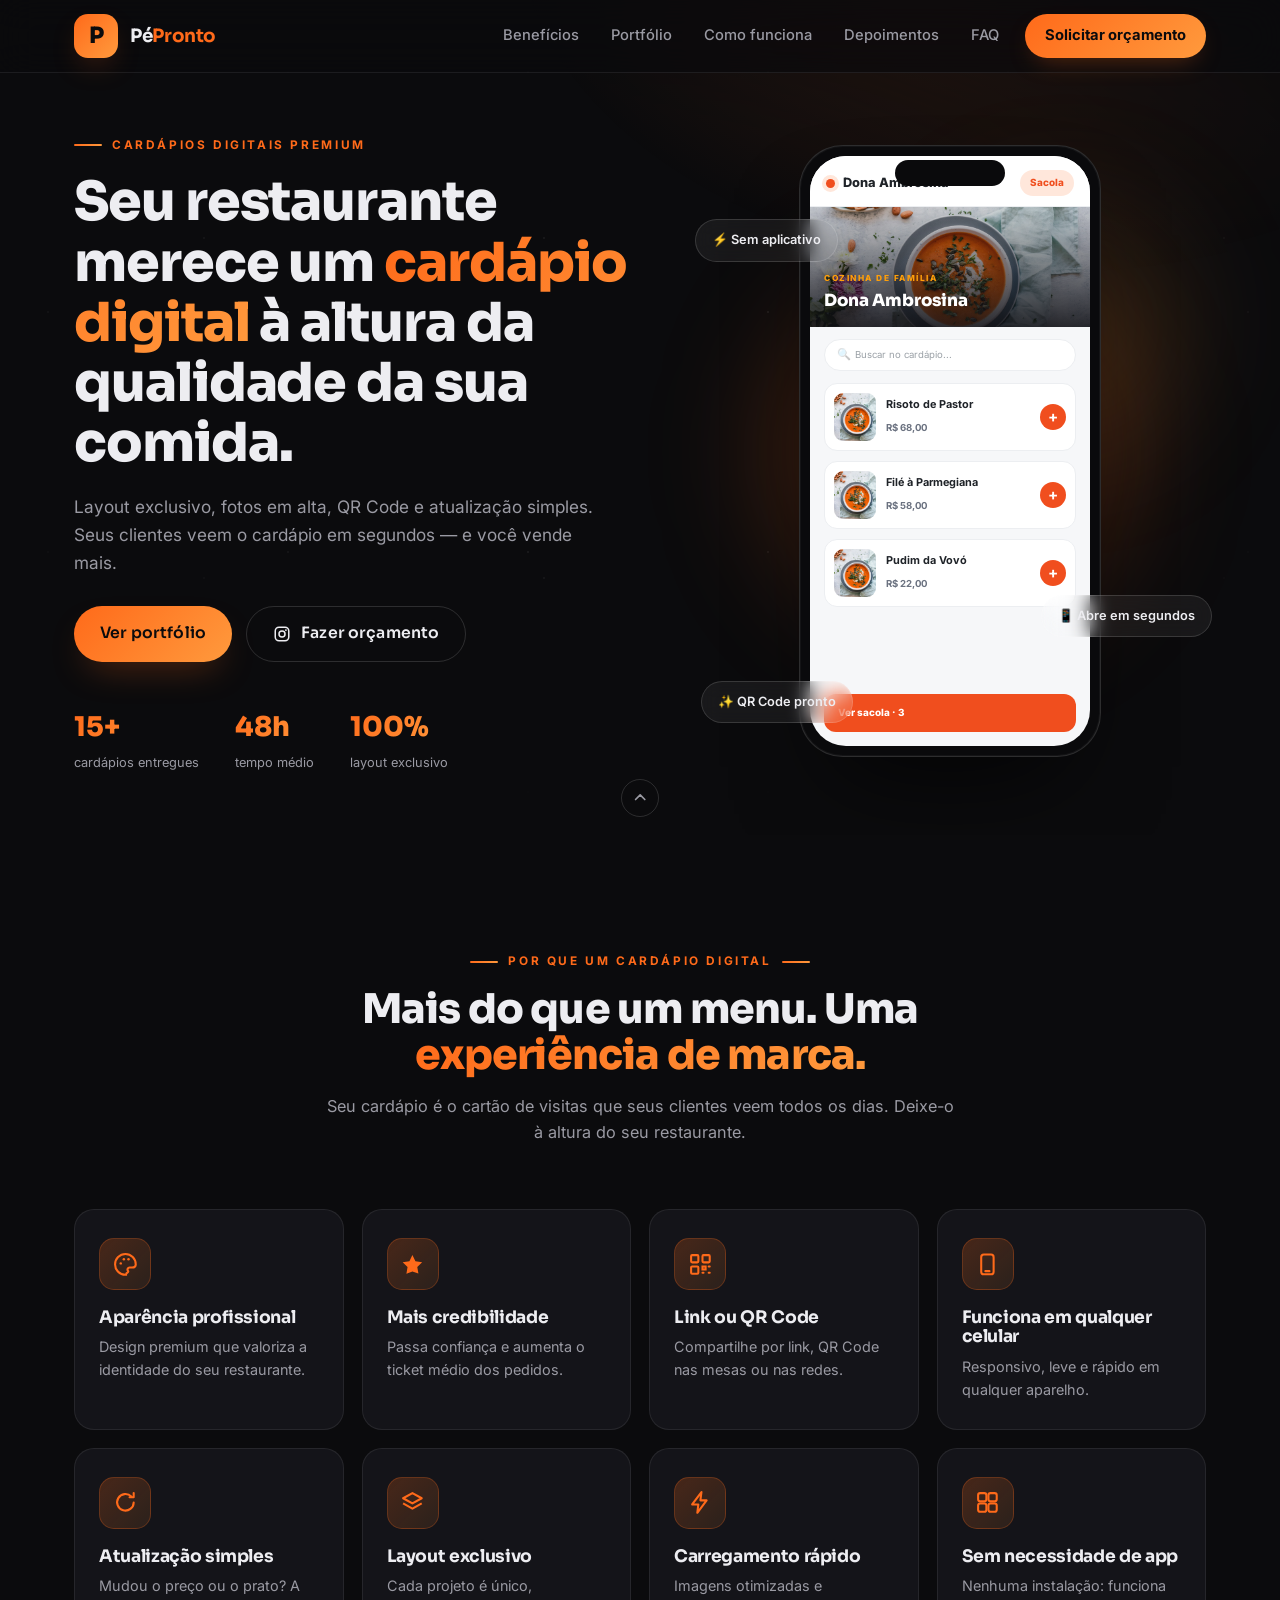
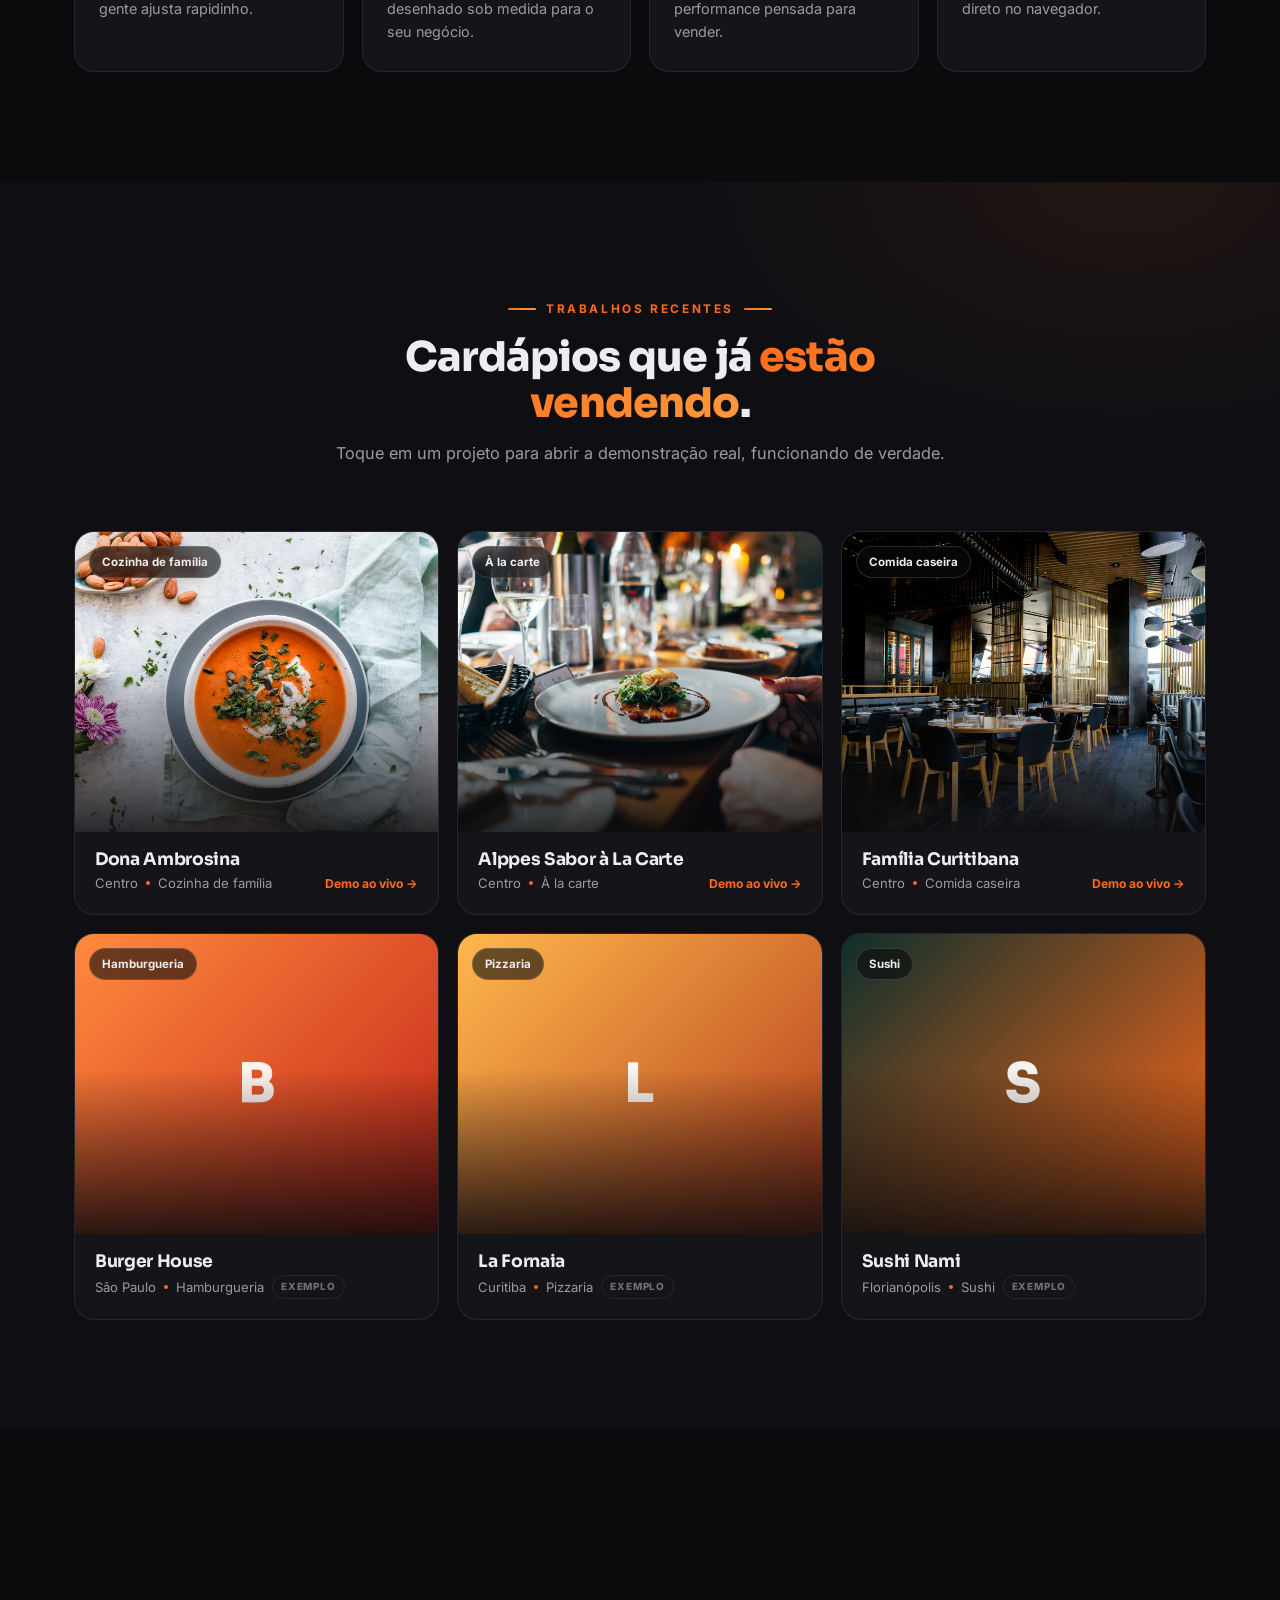
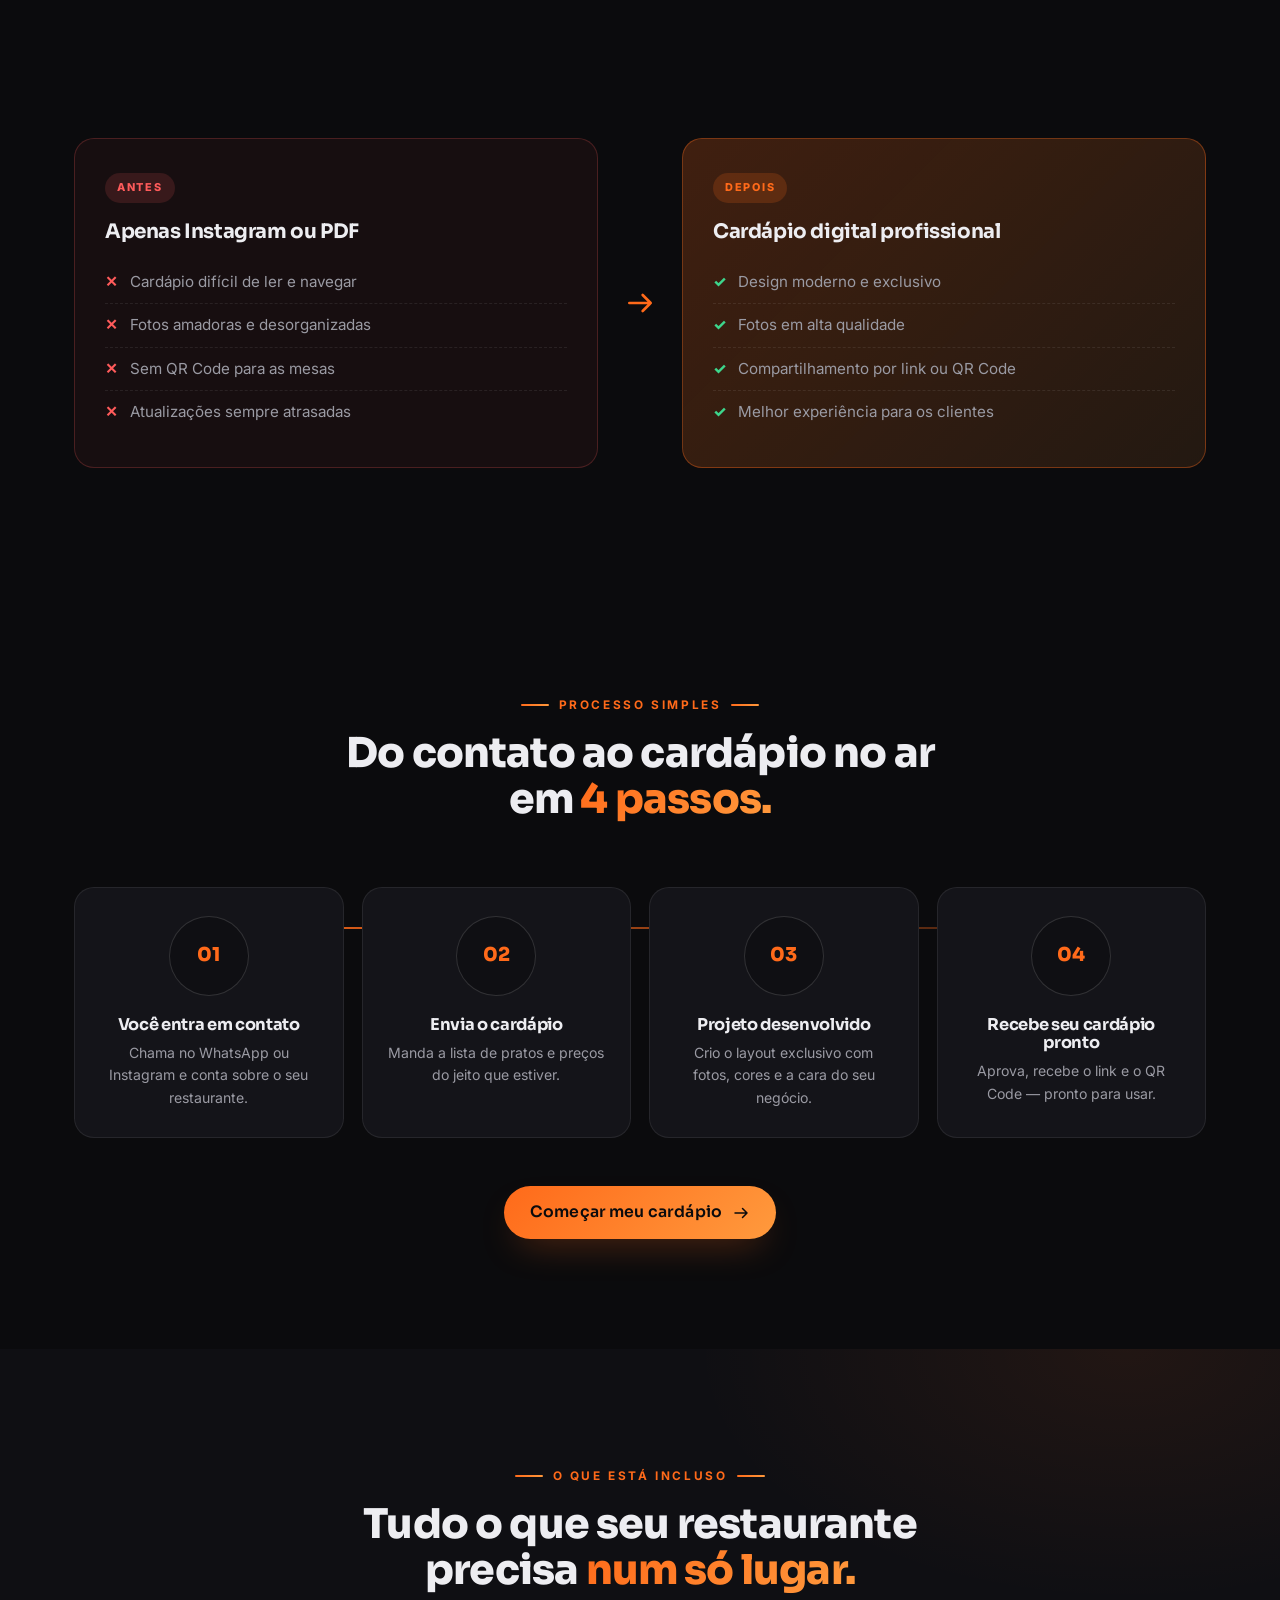
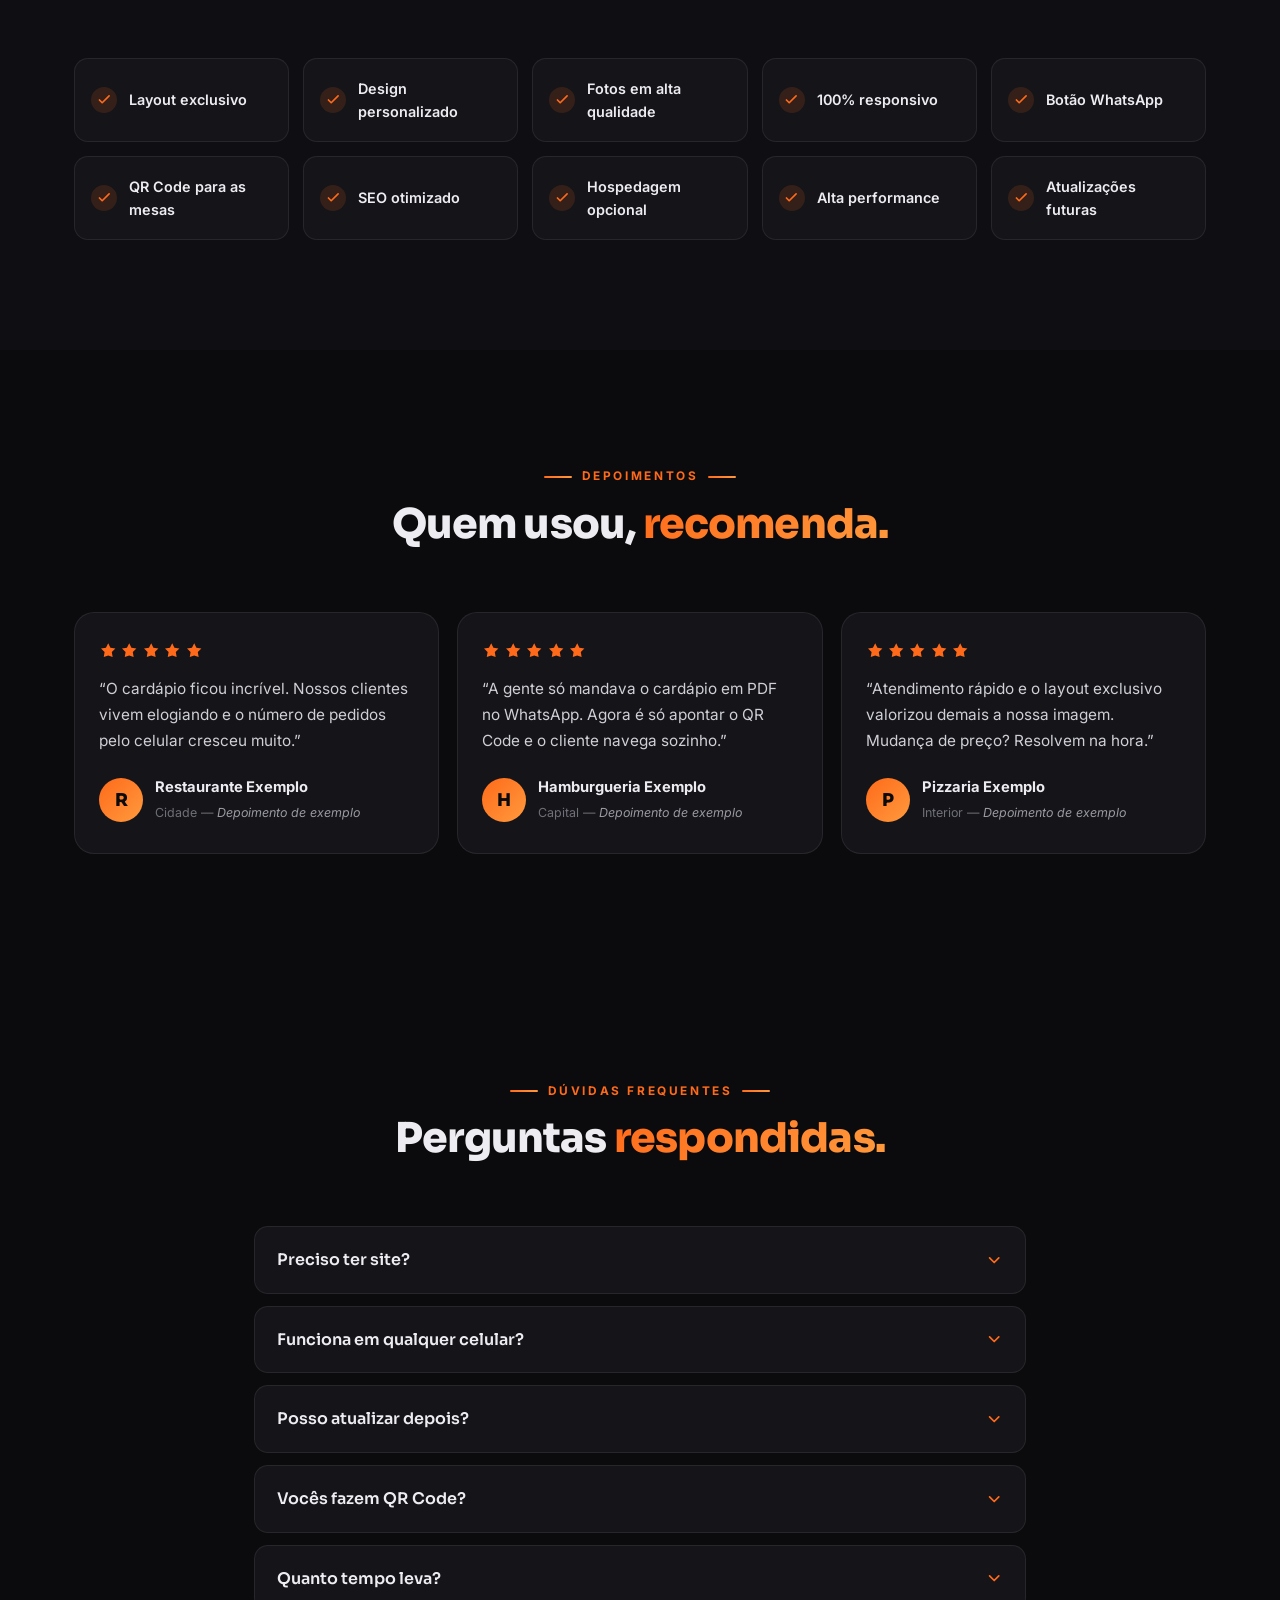
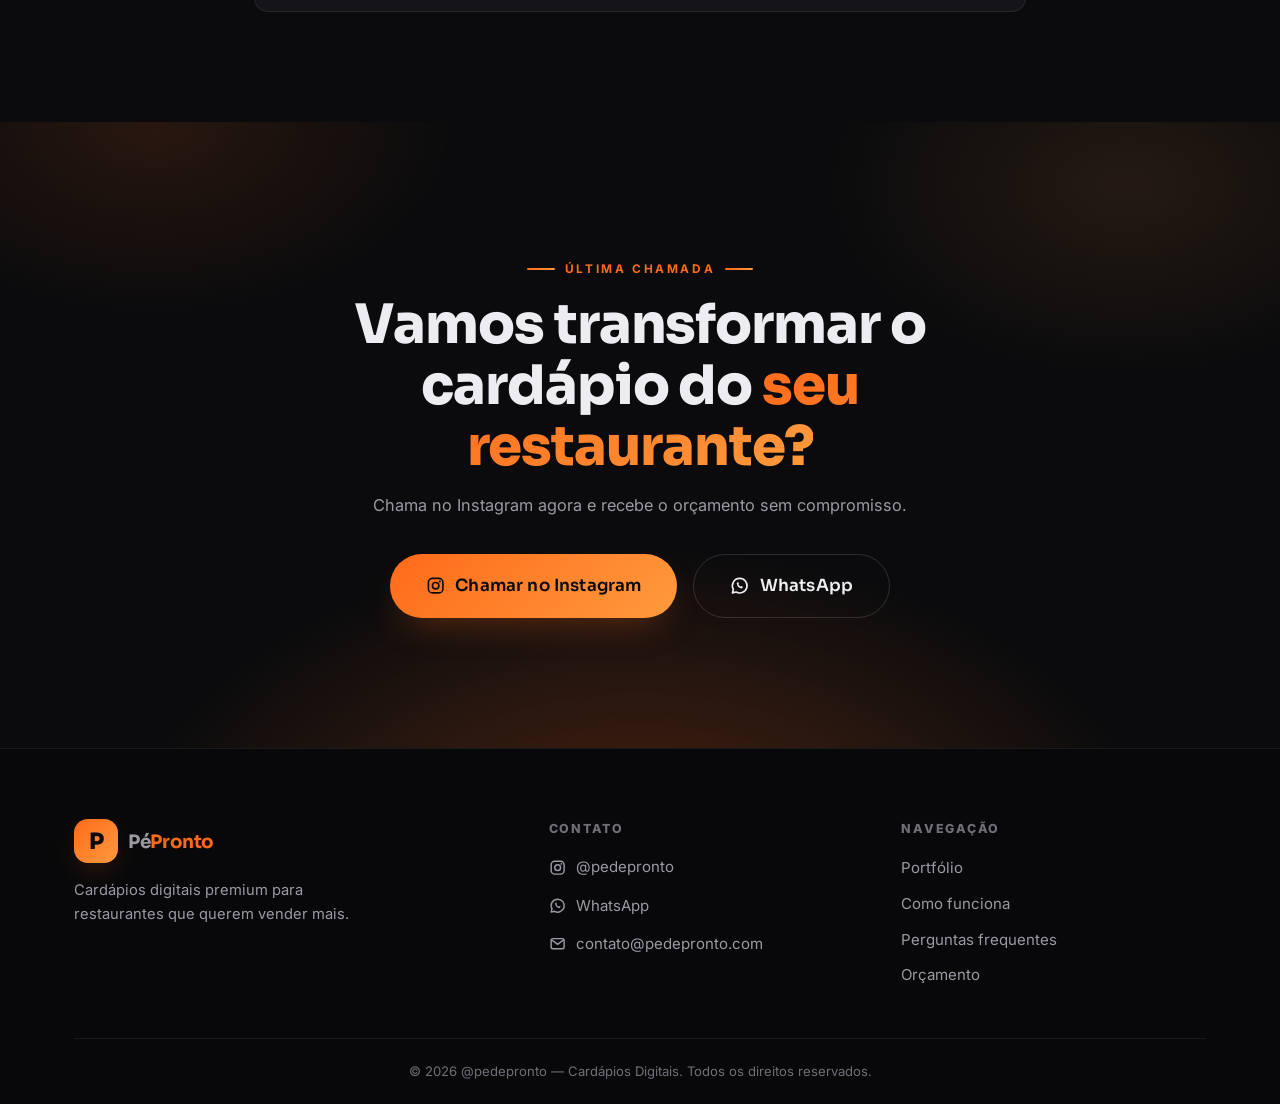
==== portfolio/index.html @ ccdde2b4 "Site @pedepronto: portfólio + cardápios digitais" ====
<!DOCTYPE html>
<html lang="pt-BR">
<head>
<meta charset="UTF-8" />
<meta name="viewport" content="width=device-width, initial-scale=1.0" />
<title>@pedepronto — Cardápios Digitais Premium para Restaurantes</title>
<meta name="description" content="Criamos cardápios digitais modernos e exclusivos para o seu restaurante. Layout sob medida, QR Code, atualização simples e venda direto pelo WhatsApp/Instagram. Fale com a gente!" />
<meta property="og:type" content="website" />
<meta property="og:title" content="@pedepronto — Cardápios Digitais Premium" />
<meta property="og:description" content="Seu restaurante merece um cardápio digital à altura da qualidade da sua comida." />
<meta property="og:image" content="assets/images/og-cover.svg" />
<meta property="og:locale" content="pt_BR" />
<meta name="theme-color" content="#0b0b0d" />
<link rel="icon" type="image/svg+xml" href="assets/images/favicon.svg" />
<link rel="preconnect" href="https://fonts.googleapis.com" />
<link rel="preconnect" href="https://fonts.gstatic.com" crossorigin />
<link href="https://fonts.googleapis.com/css2?family=Sora:wght@400;500;600;700;800&family=Inter:wght@400;500;600&display=swap" rel="stylesheet" />
<link rel="stylesheet" href="css/style.css" />
<link rel="stylesheet" href="css/responsive.css" />
<script type="application/ld+json">
{
  "@context": "https://schema.org",
  "@type": "ProfessionalService",
  "name": "Pé Pronto — Cardápios Digitais",
  "description": "Criação de cardápios digitais premium para restaurantes.",
  "sameAs": ["https://www.instagram.com/pedepronto"],
  "areaServed": "Brasil"
}
</script>
</head>
<body class="preload">

<div class="loader" id="loader" aria-hidden="true">
  <div class="loader-logo"><span class="logo-mark">P</span></div>
</div>

<svg width="0" height="0" style="position:absolute" aria-hidden="true">
  <defs>
    <symbol id="i-check" viewBox="0 0 24 24"><path d="M5 13l4 4L19 7" fill="none" stroke="currentColor" stroke-width="2.4" stroke-linecap="round" stroke-linejoin="round"/></symbol>
    <symbol id="i-phone" viewBox="0 0 24 24"><rect x="7" y="2.5" width="10" height="19" rx="2.5" fill="none" stroke="currentColor" stroke-width="2"/><path d="M11 18.5h2" stroke="currentColor" stroke-width="2" stroke-linecap="round"/></symbol>
    <symbol id="i-palette" viewBox="0 0 24 24"><path d="M12 22a10 10 0 1 1 10-10c0 2.2-1.8 3-3.5 3H16a2 2 0 0 0-1.5 3.3c.4.5.3 1.2-.4 1.5-.8.4-1.5.9-1.5 2.2z" fill="none" stroke="currentColor" stroke-width="2"/><circle cx="7.5" cy="11" r="1.2" fill="currentColor"/><circle cx="10.5" cy="7" r="1.2" fill="currentColor"/><circle cx="15" cy="7" r="1.2" fill="currentColor"/></symbol>
    <symbol id="i-link" viewBox="0 0 24 24"><path d="M10 14a4 4 0 0 0 5.6.4l3-3a4 4 0 0 0-5.7-5.7l-1.5 1.5" fill="none" stroke="currentColor" stroke-width="2" stroke-linecap="round"/><path d="M14 10a4 4 0 0 0-5.6-.4l-3 3a4 4 0 0 0 5.7 5.7l1.5-1.5" fill="none" stroke="currentColor" stroke-width="2" stroke-linecap="round"/></symbol>
    <symbol id="i-device" viewBox="0 0 24 24"><rect x="6" y="2.5" width="12" height="19" rx="2.5" fill="none" stroke="currentColor" stroke-width="2"/><path d="M10 18.5h4" stroke="currentColor" stroke-width="2" stroke-linecap="round"/></symbol>
    <symbol id="i-refresh" viewBox="0 0 24 24"><path d="M20 12a8 8 0 1 1-2.3-5.7" fill="none" stroke="currentColor" stroke-width="2" stroke-linecap="round"/><path d="M20 3v4h-4" fill="none" stroke="currentColor" stroke-width="2" stroke-linecap="round" stroke-linejoin="round"/></symbol>
    <symbol id="i-layers" viewBox="0 0 24 24"><path d="M12 3 3 8l9 5 9-5-9-5z" fill="none" stroke="currentColor" stroke-width="2" stroke-linejoin="round"/><path d="m3 13 9 5 9-5" fill="none" stroke="currentColor" stroke-width="2" stroke-linejoin="round"/></symbol>
    <symbol id="i-zap" viewBox="0 0 24 24"><path d="M13 2 4 14h6l-1 8 9-12h-6l1-8z" fill="none" stroke="currentColor" stroke-width="2" stroke-linejoin="round"/></symbol>
    <symbol id="i-app" viewBox="0 0 24 24"><rect x="3" y="3" width="8" height="8" rx="2" fill="none" stroke="currentColor" stroke-width="2"/><rect x="13" y="3" width="8" height="8" rx="2" fill="none" stroke="currentColor" stroke-width="2"/><rect x="3" y="13" width="8" height="8" rx="2" fill="none" stroke="currentColor" stroke-width="2"/><rect x="13" y="13" width="8" height="8" rx="2" fill="none" stroke="currentColor" stroke-width="2"/></symbol>
    <symbol id="i-star" viewBox="0 0 24 24"><path d="m12 3 2.9 5.9 6.5.9-4.7 4.6 1.1 6.5L12 18.8 6.2 21l1.1-6.5L2.6 9.8l6.5-.9L12 3z" fill="currentColor"/></symbol>
    <symbol id="i-arrow" viewBox="0 0 24 24"><path d="M4 12h16m0 0-6-6m6 6-6 6" fill="none" stroke="currentColor" stroke-width="2" stroke-linecap="round" stroke-linejoin="round"/></symbol>
    <symbol id="i-ig" viewBox="0 0 24 24"><rect x="3" y="3" width="18" height="18" rx="5" fill="none" stroke="currentColor" stroke-width="2"/><circle cx="12" cy="12" r="4" fill="none" stroke="currentColor" stroke-width="2"/><circle cx="17.2" cy="6.8" r="1.3" fill="currentColor"/></symbol>
    <symbol id="i-wa" viewBox="0 0 24 24"><path d="M12 3a9 9 0 0 0-7.8 13.5L3 21l4.7-1.2A9 9 0 1 0 12 3z" fill="none" stroke="currentColor" stroke-width="2" stroke-linejoin="round"/><path d="M8.5 9c0 3.5 3 6.5 6.5 6.5l1-2-2-1-1 .6c-1-.6-1.9-1.5-2.5-2.5l.6-1-1-2-2 1z" fill="currentColor"/></symbol>
    <symbol id="i-mail" viewBox="0 0 24 24"><rect x="3" y="5" width="18" height="14" rx="2.5" fill="none" stroke="currentColor" stroke-width="2"/><path d="m4 7 8 6 8-6" fill="none" stroke="currentColor" stroke-width="2" stroke-linecap="round" stroke-linejoin="round"/></symbol>
    <symbol id="i-close" viewBox="0 0 24 24"><path d="M5 5l14 14M19 5 5 19" fill="none" stroke="currentColor" stroke-width="2.4" stroke-linecap="round"/></symbol>
    <symbol id="i-menu" viewBox="0 0 24 24"><path d="M4 7h16M4 12h16M4 17h16" fill="none" stroke="currentColor" stroke-width="2.2" stroke-linecap="round"/></symbol>
    <symbol id="i-chev" viewBox="0 0 24 24"><path d="m6 9 6 6 6-6" fill="none" stroke="currentColor" stroke-width="2.2" stroke-linecap="round" stroke-linejoin="round"/></symbol>
    <symbol id="i-qr" viewBox="0 0 24 24"><rect x="3" y="3" width="7" height="7" rx="1" fill="none" stroke="currentColor" stroke-width="2"/><rect x="14" y="3" width="7" height="7" rx="1" fill="none" stroke="currentColor" stroke-width="2"/><rect x="3" y="14" width="7" height="7" rx="1" fill="none" stroke="currentColor" stroke-width="2"/><path d="M14 14h3v3h-3zM20 14h1M14 20h1M20 20h1" fill="none" stroke="currentColor" stroke-width="2" stroke-linecap="round"/></symbol>
  </defs>
</svg>

<a class="skip-link" href="#inicio">Pular para o conteúdo</a>

<header class="nav" id="nav">
  <div class="nav-inner">
    <a class="brand" href="#inicio" aria-label="Pé Pronto — início">
      <span class="brand-mark"><span class="logo-mark">P</span></span>
      <span class="brand-text">Pé<span>Pronto</span></span>
    </a>
    <nav class="menu" id="menu" aria-label="Navegação principal">
      <a href="#beneficios">Benefícios</a>
      <a href="#portfolio">Portfólio</a>
      <a href="#como-funciona">Como funciona</a>
      <a href="#depoimentos">Depoimentos</a>
      <a href="#faq">FAQ</a>
      <a class="menu-cta" id="navCta" href="#">Solicitar orçamento</a>
    </nav>
    <button class="nav-burger" id="navBurger" aria-label="Abrir menu" aria-expanded="false">
      <svg class="ic menu"><use href="#i-menu"/></svg>
      <svg class="ic close"><use href="#i-close"/></svg>
    </button>
  </div>
</header>

<main id="inicio">

  <!-- ===================== HERO ===================== -->
  <section class="hero">
    <div class="hero-bg" aria-hidden="true"></div>
    <div class="hero-inner">
      <div class="hero-copy">
        <span class="kicker">Cardápios digitais premium</span>
        <h1>Seu restaurante merece um <em>cardápio digital</em> à altura da qualidade da sua comida.</h1>
        <p>Layout exclusivo, fotos em alta, QR Code e atualização simples. Seus clientes veem o cardápio em segundos — e você vende mais.</p>
        <div class="hero-cta">
          <a class="btn btn-primary" href="#portfolio">Ver portfólio</a>
          <a class="btn btn-ghost" href="#" data-action="cta"><svg class="ic"><use href="#i-ig"/></svg> Fazer orçamento</a>
        </div>
        <div class="hero-stats">
          <div class="stat"><strong>15+</strong><span>cardápios entregues</span></div>
          <div class="stat"><strong>48h</strong><span>tempo médio</span></div>
          <div class="stat"><strong>100%</strong><span>layout exclusivo</span></div>
        </div>
      </div>
      <div class="hero-visual" aria-hidden="true">
        <div class="glow glow-a"></div>
        <div class="glow glow-b"></div>
        <div class="phone">
          <div class="phone-notch"></div>
          <div class="phone-screen">
            <div class="pm-bar"><span class="pm-dot"></span><span class="pm-name">Dona Ambrosina</span><span class="pm-cart">Sacola</span></div>
            <div class="pm-cover"><img src="assets/portfolio/dona-ambrosina.jpg" alt="" loading="eager"><div class="pm-cover-shade"></div><div class="pm-cover-text"><span>COZINHA DE FAMÍLIA</span><strong>Dona Ambrosina</strong></div></div>
            <div class="pm-search"></div>
            <div class="pm-item"><span class="pm-thumb" style="background-image:url('assets/portfolio/dona-ambrosina.jpg')"></span><span class="pm-info"><b>Risoto de Pastor</b><small>R$ 68,00</small></span><span class="pm-add">+</span></div>
            <div class="pm-item"><span class="pm-thumb" style="background-image:url('assets/portfolio/dona-ambrosina.jpg')"></span><span class="pm-info"><b>Filé à Parmegiana</b><small>R$ 58,00</small></span><span class="pm-add">+</span></div>
            <div class="pm-item"><span class="pm-thumb" style="background-image:url('assets/portfolio/dona-ambrosina.jpg')"></span><span class="pm-info"><b>Pudim da Vovó</b><small>R$ 22,00</small></span><span class="pm-add">+</span></div>
            <div class="pm-footer">Ver sacola · 3</div>
          </div>
        </div>
        <div class="float-chip chip-1">⚡ Sem aplicativo</div>
        <div class="float-chip chip-2">📱 Abre em segundos</div>
        <div class="float-chip chip-3">✨ QR Code pronto</div>
      </div>
    </div>
    <a class="hero-scroll" href="#beneficios" aria-label="Rolar para benefícios"><svg class="ic"><use href="#i-chev"/></svg></a>
  </section>

  <!-- ===================== BENEFÍCIOS ===================== -->
  <section class="section" id="beneficios">
    <div class="container">
      <div class="section-head reveal">
        <span class="kicker">Por que um cardápio digital</span>
        <h2>Mais do que um menu. Uma <em>experiência de marca.</em></h2>
        <p>Seu cardápio é o cartão de visitas que seus clientes veem todos os dias. Deixe-o à altura do seu restaurante.</p>
      </div>
      <div class="grid benefits">
        <article class="card reveal"><div class="card-ic"><svg class="ic"><use href="#i-palette"/></svg></div><h3>Aparência profissional</h3><p>Design premium que valoriza a identidade do seu restaurante.</p></article>
        <article class="card reveal"><div class="card-ic"><svg class="ic"><use href="#i-star"/></svg></div><h3>Mais credibilidade</h3><p>Passa confiança e aumenta o ticket médio dos pedidos.</p></article>
        <article class="card reveal"><div class="card-ic"><svg class="ic"><use href="#i-qr"/></svg></div><h3>Link ou QR Code</h3><p>Compartilhe por link, QR Code nas mesas ou nas redes.</p></article>
        <article class="card reveal"><div class="card-ic"><svg class="ic"><use href="#i-device"/></svg></div><h3>Funciona em qualquer celular</h3><p>Responsivo, leve e rápido em qualquer aparelho.</p></article>
        <article class="card reveal"><div class="card-ic"><svg class="ic"><use href="#i-refresh"/></svg></div><h3>Atualização simples</h3><p>Mudou o preço ou o prato? A gente ajusta rapidinho.</p></article>
        <article class="card reveal"><div class="card-ic"><svg class="ic"><use href="#i-layers"/></svg></div><h3>Layout exclusivo</h3><p>Cada projeto é único, desenhado sob medida para o seu negócio.</p></article>
        <article class="card reveal"><div class="card-ic"><svg class="ic"><use href="#i-zap"/></svg></div><h3>Carregamento rápido</h3><p>Imagens otimizadas e performance pensada para vender.</p></article>
        <article class="card reveal"><div class="card-ic"><svg class="ic"><use href="#i-app"/></svg></div><h3>Sem necessidade de app</h3><p>Nenhuma instalação: funciona direto no navegador.</p></article>
      </div>
    </div>
  </section>

  <!-- ===================== PORTFÓLIO ===================== -->
  <section class="section section-dark" id="portfolio">
    <div class="container">
      <div class="section-head reveal">
        <span class="kicker">Trabalhos recentes</span>
        <h2>Cardápios que já <em>estão vendendo</em>.</h2>
        <p>Toque em um projeto para abrir a demonstração real, funcionando de verdade.</p>
      </div>
      <div class="grid portfolio" id="portfolioGrid"></div>
    </div>
  </section>

  <!-- ===================== ANTES x DEPOIS ===================== -->
  <section class="section" id="transformacao">
    <div class="container">
      <div class="section-head reveal">
        <span class="kicker">Antes × Depois</span>
        <h2>A diferença que seus clientes <em>sentem.</em></h2>
      </div>
      <div class="vs">
        <div class="vs-card vs-before reveal">
          <div class="vs-tag">Antes</div>
          <h3>Apenas Instagram ou PDF</h3>
          <ul>
            <li><span class="x">✕</span> Cardápio difícil de ler e navegar</li>
            <li><span class="x">✕</span> Fotos amadoras e desorganizadas</li>
            <li><span class="x">✕</span> Sem QR Code para as mesas</li>
            <li><span class="x">✕</span> Atualizações sempre atrasadas</li>
          </ul>
        </div>
        <div class="vs-arrow reveal"><svg class="ic"><use href="#i-arrow"/></svg></div>
        <div class="vs-card vs-after reveal">
          <div class="vs-tag">Depois</div>
          <h3>Cardápio digital profissional</h3>
          <ul>
            <li><span class="ok">✓</span> Design moderno e exclusivo</li>
            <li><span class="ok">✓</span> Fotos em alta qualidade</li>
            <li><span class="ok">✓</span> Compartilhamento por link ou QR Code</li>
            <li><span class="ok">✓</span> Melhor experiência para os clientes</li>
          </ul>
        </div>
      </div>
    </div>
  </section>

  <!-- ===================== COMO FUNCIONA ===================== -->
  <section class="section" id="como-funciona">
    <div class="container">
      <div class="section-head reveal">
        <span class="kicker">Processo simples</span>
        <h2>Do contato ao cardápio no ar em <em>4 passos.</em></h2>
      </div>
      <div class="timeline">
        <div class="step reveal"><span class="step-num">01</span><h3>Você entra em contato</h3><p>Chama no WhatsApp ou Instagram e conta sobre o seu restaurante.</p></div>
        <div class="step reveal"><span class="step-num">02</span><h3>Envia o cardápio</h3><p>Manda a lista de pratos e preços do jeito que estiver.</p></div>
        <div class="step reveal"><span class="step-num">03</span><h3>Projeto desenvolvido</h3><p>Crio o layout exclusivo com fotos, cores e a cara do seu negócio.</p></div>
        <div class="step reveal"><span class="step-num">04</span><h3>Recebe seu cardápio pronto</h3><p>Aprova, recebe o link e o QR Code — pronto para usar.</p></div>
      </div>
      <div class="timeline-cta reveal">
        <a class="btn btn-primary" href="#" data-action="cta">Começar meu cardápio <svg class="ic"><use href="#i-arrow"/></svg></a>
      </div>
    </div>
  </section>

  <!-- ===================== RECURSOS ===================== -->
  <section class="section section-dark" id="recursos">
    <div class="container">
      <div class="section-head reveal">
        <span class="kicker">O que está incluso</span>
        <h2>Tudo o que seu restaurante precisa <em>num só lugar.</em></h2>
      </div>
      <div class="features">
        <div class="feature reveal"><span><svg class="ic"><use href="#i-check"/></svg></span> Layout exclusivo</div>
        <div class="feature reveal"><span><svg class="ic"><use href="#i-check"/></svg></span> Design personalizado</div>
        <div class="feature reveal"><span><svg class="ic"><use href="#i-check"/></svg></span> Fotos em alta qualidade</div>
        <div class="feature reveal"><span><svg class="ic"><use href="#i-check"/></svg></span> 100% responsivo</div>
        <div class="feature reveal"><span><svg class="ic"><use href="#i-check"/></svg></span> Botão WhatsApp</div>
        <div class="feature reveal"><span><svg class="ic"><use href="#i-check"/></svg></span> QR Code para as mesas</div>
        <div class="feature reveal"><span><svg class="ic"><use href="#i-check"/></svg></span> SEO otimizado</div>
        <div class="feature reveal"><span><svg class="ic"><use href="#i-check"/></svg></span> Hospedagem opcional</div>
        <div class="feature reveal"><span><svg class="ic"><use href="#i-check"/></svg></span> Alta performance</div>
        <div class="feature reveal"><span><svg class="ic"><use href="#i-check"/></svg></span> Atualizações futuras</div>
      </div>
    </div>
  </section>

  <!-- ===================== DEPOIMENTOS ===================== -->
  <section class="section" id="depoimentos">
    <div class="container">
      <div class="section-head reveal">
        <span class="kicker">Depoimentos</span>
        <h2>Quem usou, <em>recomenda.</em></h2>
      </div>
      <div class="grid testimonials">
        <article class="card t-card reveal">
          <div class="t-stars"><svg class="ic"><use href="#i-star"/></svg><svg class="ic"><use href="#i-star"/></svg><svg class="ic"><use href="#i-star"/></svg><svg class="ic"><use href="#i-star"/></svg><svg class="ic"><use href="#i-star"/></svg></div>
          <p>“O cardápio ficou incrível. Nossos clientes vivem elogiando e o número de pedidos pelo celular cresceu muito.”</p>
          <div class="t-meta"><span class="t-avatar">R</span><div><b>Restaurante Exemplo</b><small>Cidade — <em>Depoimento de exemplo</em></small></div></div>
        </article>
        <article class="card t-card reveal">
          <div class="t-stars"><svg class="ic"><use href="#i-star"/></svg><svg class="ic"><use href="#i-star"/></svg><svg class="ic"><use href="#i-star"/></svg><svg class="ic"><use href="#i-star"/></svg><svg class="ic"><use href="#i-star"/></svg></div>
          <p>“A gente só mandava o cardápio em PDF no WhatsApp. Agora é só apontar o QR Code e o cliente navega sozinho.”</p>
          <div class="t-meta"><span class="t-avatar">H</span><div><b>Hamburgueria Exemplo</b><small>Capital — <em>Depoimento de exemplo</em></small></div></div>
        </article>
        <article class="card t-card reveal">
          <div class="t-stars"><svg class="ic"><use href="#i-star"/></svg><svg class="ic"><use href="#i-star"/></svg><svg class="ic"><use href="#i-star"/></svg><svg class="ic"><use href="#i-star"/></svg><svg class="ic"><use href="#i-star"/></svg></div>
          <p>“Atendimento rápido e o layout exclusivo valorizou demais a nossa imagem. Mudança de preço? Resolvem na hora.”</p>
          <div class="t-meta"><span class="t-avatar">P</span><div><b>Pizzaria Exemplo</b><small>Interior — <em>Depoimento de exemplo</em></small></div></div>
        </article>
      </div>
    </div>
  </section>

  <!-- ===================== FAQ ===================== -->
  <section class="section" id="faq">
    <div class="container container-narrow">
      <div class="section-head reveal">
        <span class="kicker">Dúvidas frequentes</span>
        <h2>Perguntas <em>respondidas.</em></h2>
      </div>
      <div class="faq" id="faqList">
        <details class="faq-item reveal">
          <summary><span>Preciso ter site?</span><svg class="ic chev"><use href="#i-chev"/></svg></summary>
          <p>Não. O cardápio digital é uma página própria, mas você não precisa gerenciar nada. É só compartilhar o link ou o QR Code.</p>
        </details>
        <details class="faq-item reveal">
          <summary><span>Funciona em qualquer celular?</span><svg class="ic chev"><use href="#i-chev"/></svg></summary>
          <p>Sim. O layout é responsivo e funciona perfeitamente em Android, iPhone, tablet e desktop — sem instalar aplicativo nenhum.</p>
        </details>
        <details class="faq-item reveal">
          <summary><span>Posso atualizar depois?</span><svg class="ic chev"><use href="#i-chev"/></svg></summary>
          <p>Pode. Mudei o preço, entrou um prato novo ou saiu um da temporada? É só pedir que a atualização é feita rapidinho.</p>
        </details>
        <details class="faq-item reveal">
          <summary><span>Vocês fazem QR Code?</span><svg class="ic chev"><use href="#i-chev"/></svg></summary>
          <p>Sim, todo projeto sai com QR Code pronto para imprimir nas mesas, totens ou cartazes do restaurante.</p>
        </details>
        <details class="faq-item reveal">
          <summary><span>Quanto tempo leva?</span><svg class="ic chev"><use href="#i-chev"/></svg></summary>
          <p>Em média 48 horas após o envio do cardápio e das fotos. Projetos especiais podem levar um pouco mais, combinamos tudo antes.</p>
        </details>
      </div>
    </div>
  </section>

  <!-- ===================== CTA FINAL ===================== -->
  <section class="cta-final" id="contato">
    <div class="cta-bg" aria-hidden="true"></div>
    <div class="container">
      <div class="section-head reveal">
        <span class="kicker">Última chamada</span>
        <h2>Vamos transformar o cardápio do <em>seu restaurante?</em></h2>
        <p>Chama no Instagram agora e recebe o orçamento sem compromisso.</p>
      </div>
      <div class="cta-final-btns reveal">
        <a class="btn btn-primary btn-lg" href="#" data-action="cta"><svg class="ic"><use href="#i-ig"/></svg> Chamar no Instagram</a>
        <a class="btn btn-ghost btn-lg" href="#" data-action="wa"><svg class="ic"><use href="#i-wa"/></svg> WhatsApp</a>
      </div>
    </div>
  </section>
</main>

<!-- ===================== RODAPÉ ===================== -->
<footer class="footer">
  <div class="container">
    <div class="footer-grid">
      <div class="footer-brand">
        <a class="brand" href="#inicio"><span class="brand-mark"><span class="logo-mark">P</span></span><span class="brand-text">Pé<span>Pronto</span></span></a>
        <p>Cardápios digitais premium para restaurantes que querem vender mais.</p>
      </div>
      <div class="footer-col">
        <h4>Contato</h4>
        <ul>
          <li><a href="#" data-action="ig"><svg class="ic"><use href="#i-ig"/></svg> @pedepronto</a></li>
          <li><a href="#" data-action="wa"><svg class="ic"><use href="#i-wa"/></svg> WhatsApp</a></li>
          <li><a href="#" data-action="mail"><svg class="ic"><use href="#i-mail"/></svg> contato@pedepronto.com</a></li>
        </ul>
      </div>
      <div class="footer-col">
        <h4>Navegação</h4>
        <ul>
          <li><a href="#portfolio">Portfólio</a></li>
          <li><a href="#como-funciona">Como funciona</a></li>
          <li><a href="#faq">Perguntas frequentes</a></li>
          <li><a href="#contato">Orçamento</a></li>
        </ul>
      </div>
    </div>
    <div class="footer-bottom">
      <p>© <span id="year"></span> @pedepronto — Cardápios Digitais. Todos os direitos reservados.</p>
    </div>
  </div>
</footer>

<button class="to-top" id="toTop" aria-label="Voltar ao topo"><svg class="ic"><use href="#i-chev"/></svg></button>

<!-- ===================== MODAL PORTFÓLIO ===================== -->
<div class="modal" id="modal" aria-hidden="true" role="dialog" aria-modal="true" aria-label="Demonstração do cardápio">
  <button class="modal-close" id="modalClose" aria-label="Fechar"><svg class="ic"><use href="#i-close"/></svg></button>
  <button class="modal-nav prev" id="modalPrev" aria-label="Projeto anterior"><svg class="ic"><use href="#i-chev"/></svg></button>
  <button class="modal-nav next" id="modalNext" aria-label="Próximo projeto"><svg class="ic"><use href="#i-chev"/></svg></button>
  <div class="modal-body" id="modalBody">
    <div class="m-phone">
      <div class="phone-notch"></div>
      <div class="m-screen" id="modalScreen"></div>
    </div>
    <div class="m-info" id="modalInfo"></div>
  </div>
</div>

<script src="js/script.js"></script>
</body>
</html>
---- portfolio/css/style.css ----
/* ============================================================
   @pedepronto — Cardápios Digitais Premium
   Paleta: preto + laranja · Dark theme premium
   ============================================================ */

:root{
  --bg:#0b0b0d;
  --bg-2:#0f0f13;
  --surface:#141419;
  --surface-2:#1a1a21;
  --line:rgba(255,255,255,.08);
  --line-strong:rgba(255,255,255,.14);
  --text:#ededf1;
  --muted:#9a9aa3;
  --muted-2:#6f6f78;
  --orange:#ff6a1a;
  --orange-2:#ff9a3d;
  --orange-soft:rgba(255,106,26,.14);
  --grad:linear-gradient(135deg,#ff6a1a 0%,#ff9a3d 100%);
  --grad-soft:linear-gradient(135deg,rgba(255,106,26,.22),rgba(255,154,61,.10));
  --glow:rgba(255,106,26,.35);
  --green:#3dd68c;
  --red:#ff5b5b;
  --font-display:'Sora',-apple-system,'Segoe UI',sans-serif;
  --font-body:'Inter',-apple-system,'Segoe UI',sans-serif;
  --radius:20px;
  --radius-s:14px;
  --shadow:0 20px 50px -22px rgba(0,0,0,.55);
  --ease:cubic-bezier(.22,.68,.26,1);
  --nav-h:72px;
}

*{box-sizing:border-box}
html{scroll-behavior:smooth;-webkit-text-size-adjust:100%}
html,body{margin:0;padding:0}
body{
  font-family:var(--font-body);
  background:var(--bg);
  color:var(--text);
  line-height:1.6;
  -webkit-font-smoothing:antialiased;
  overflow-x:hidden;
}
body.lock{overflow:hidden}
img{max-width:100%;display:block}
a{color:inherit;text-decoration:none}
button{font-family:inherit;cursor:pointer}
h1,h2,h3{font-family:var(--font-display);margin:0;line-height:1.12;letter-spacing:-.02em}
h1 em,h2 em{font-style:normal;background:var(--grad);-webkit-background-clip:text;background-clip:text;-webkit-text-fill-color:transparent}
::selection{background:var(--orange);color:#0b0b0d}
:focus-visible{outline:2px solid var(--orange);outline-offset:3px;border-radius:6px}

/* ---------- pré-carregamento ---------- */
body.preload *{transition:none!important;animation:none!important}
body:not(.preload) *{transition:opacity .5s var(--ease),transform .5s var(--ease),background-color .3s ease,border-color .3s ease,box-shadow .3s ease,color .3s ease}

.skip-link{
  position:absolute;top:-48px;left:16px;z-index:200;
  background:var(--orange);color:#0b0b0d;font-weight:700;
  padding:10px 16px;border-radius:0 0 12px 12px;
}
.skip-link:focus{top:0}

.ic{width:1.15em;height:1.15em;flex:0 0 auto}
.ic.menu,.ic.close{width:1.5em;height:1.5em}

/* ---------- loader ---------- */
.loader{
  position:fixed;inset:0;z-index:300;background:var(--bg);
  display:grid;place-items:center;
  transition:opacity .5s ease,visibility .5s ease;
}
.loader.done{opacity:0;visibility:hidden;pointer-events:none}
.logo-mark{
  display:grid;place-items:center;
  width:44px;height:44px;border-radius:14px;
  background:var(--grad);
  color:#0b0b0d;font-family:var(--font-display);font-weight:800;font-size:1.4rem;
  box-shadow:0 12px 30px -10px var(--glow);
}
.loader-logo .logo-mark{width:56px;height:56px;font-size:1.7rem;animation:pulse 1.1s var(--ease) infinite}
@keyframes pulse{0%,100%{transform:scale(1)}50%{transform:scale(.92)}}

/* ---------- navegação ---------- */
.nav{
  position:fixed;top:0;left:0;right:0;z-index:100;
  background:rgba(11,11,13,.72);
  -webkit-backdrop-filter:blur(18px) saturate(150%);backdrop-filter:blur(18px) saturate(150%);
  border-bottom:1px solid var(--line);
}
.nav.scrolled{background:rgba(11,11,13,.9);border-bottom-color:rgba(255,255,255,.12)}
.nav-inner{
  max-width:1180px;margin:0 auto;height:var(--nav-h);
  padding:0 24px;display:flex;align-items:center;justify-content:space-between;gap:20px;
}
.brand{display:inline-flex;align-items:center;gap:12px}
.brand-text{font-family:var(--font-display);font-weight:700;font-size:1.15rem;letter-spacing:-.02em}
.brand-text span{color:var(--orange)}
.menu{display:flex;align-items:center;gap:4px}
.menu a{
  position:relative;padding:8px 14px;border-radius:999px;
  font-size:.92rem;font-weight:500;color:var(--muted);
  transition:color .25s;
}
.menu a:hover{color:var(--text)}
.menu a.active{color:var(--text)}
.menu a.active::after{
  content:"";position:absolute;left:14px;right:14px;bottom:2px;height:2px;
  border-radius:2px;background:var(--grad);
}
.menu a.menu-cta{
  margin-left:8px;padding:10px 20px;background:var(--grad);color:#0b0b0d;
  font-weight:700;border-radius:999px;
  box-shadow:0 10px 26px -10px var(--glow);
  transition:transform .25s var(--ease),box-shadow .25s var(--ease);
}
.menu a.menu-cta:hover{transform:translateY(-1px);box-shadow:0 16px 34px -12px var(--glow)}
.nav-burger{
  display:none;align-items:center;justify-content:center;
  width:44px;height:44px;border-radius:12px;border:1px solid var(--line);
  background:var(--surface);color:var(--text);
}
.nav-burger .close{display:none}
.nav-burger.open .menu{display:none}
.nav-burger.open .close{display:block}

/* ---------- botões ---------- */
.btn{
  display:inline-flex;align-items:center;justify-content:center;gap:10px;
  padding:14px 26px;border-radius:999px;
  font-family:var(--font-display);font-weight:600;font-size:.98rem;letter-spacing:.01em;
  transition:transform .25s var(--ease),box-shadow .25s var(--ease),background .25s ease,border-color .25s ease;
}
.btn:active{transform:scale(.97)}
.btn-primary{
  background:var(--grad);color:#0b0b0d;
  box-shadow:0 16px 36px -14px var(--glow);
}
.btn-primary:hover{transform:translateY(-2px);box-shadow:0 24px 48px -16px var(--glow)}
.btn-ghost{
  border:1px solid var(--line-strong);color:var(--text);background:transparent;
}
.btn-ghost:hover{border-color:var(--orange);color:var(--orange);transform:translateY(-2px)}
.btn-lg{padding:18px 36px;font-size:1.05rem}

/* ---------- hero ---------- */
.hero{position:relative;padding:calc(var(--nav-h) + 56px) 0 60px;overflow:hidden}
.hero-bg{
  position:absolute;inset:0;pointer-events:none;
  background:
    radial-gradient(900px 600px at 82% -10%, rgba(255,106,26,.18), transparent 60%),
    radial-gradient(700px 500px at -10% 110%, rgba(255,106,26,.10), transparent 55%),
    radial-gradient(1px 1px at 20% 30%, rgba(255,255,255,.06) 1px, transparent 0),
    radial-gradient(1px 1px at 60% 70%, rgba(255,255,255,.05) 1px, transparent 0);
  background-size:auto,auto,240px 240px,340px 340px;
  mask-image:radial-gradient(ellipse 90% 80% at 50% 40%, #000 30%, transparent 75%);
  -webkit-mask-image:radial-gradient(ellipse 90% 80% at 50% 40%, #000 30%, transparent 75%);
}
.hero-inner{
  position:relative;max-width:1180px;margin:0 auto;padding:0 24px;
  display:grid;grid-template-columns:1.05fr .95fr;gap:56px;align-items:center;
}
.kicker{
  display:inline-flex;align-items:center;gap:10px;
  font-size:.74rem;font-weight:700;letter-spacing:.22em;text-transform:uppercase;
  color:var(--orange);
}
.kicker::before{content:"";width:28px;height:2px;border-radius:2px;background:var(--grad)}
.hero-copy h1{font-size:clamp(2rem,4.2vw,3.4rem);margin:18px 0 20px;font-weight:800}
.hero-copy p{font-size:1.08rem;color:var(--muted);max-width:520px;margin:0 0 30px}
.hero-cta{display:flex;gap:14px;flex-wrap:wrap}
.hero-stats{display:flex;gap:36px;margin-top:44px;flex-wrap:wrap}
.stat strong{display:block;font-family:var(--font-display);font-size:1.7rem;font-weight:800;background:var(--grad);-webkit-background-clip:text;background-clip:text;-webkit-text-fill-color:transparent}
.stat span{font-size:.8rem;color:var(--muted)}

/* visual: celular */
.hero-visual{position:relative;display:flex;justify-content:center;align-items:center;min-height:560px}
.glow{position:absolute;border-radius:50%;filter:blur(60px);pointer-events:none}
.glow-a{width:360px;height:360px;background:rgba(255,106,26,.22)}
.glow-b{width:240px;height:240px;background:rgba(255,154,61,.14);top:60px;right:20px}
.phone{
  position:relative;width:302px;height:612px;border-radius:44px;
  background:#0a0a0c;border:1px solid var(--line-strong);
  box-shadow:0 50px 100px -40px rgba(0,0,0,.8), inset 0 0 0 1px rgba(255,255,255,.04);
  padding:10px;
}
.phone-notch{position:absolute;top:14px;left:50%;transform:translateX(-50%);width:110px;height:26px;border-radius:20px;background:#0a0a0c;z-index:5}
.phone-screen{
  width:100%;height:100%;border-radius:36px;overflow:hidden;background:#f6f7f9;
  display:flex;flex-direction:column;position:relative;
}
.pm-bar{display:flex;align-items:center;gap:8px;padding:14px 16px 10px;background:#fff;border-bottom:1px solid #eceef1}
.pm-dot{width:9px;height:9px;border-radius:50%;background:#f04e1e;box-shadow:0 0 0 4px #ffe7db;flex:0 0 auto}
.pm-name{font-weight:800;font-size:.8rem;color:#1f2328;flex:1;min-width:0;white-space:nowrap;overflow:hidden;text-overflow:ellipsis}
.pm-cart{font-size:.62rem;font-weight:800;color:#f04e1e;background:#ffe7db;padding:5px 10px;border-radius:999px}
.pm-cover{position:relative;height:120px;overflow:hidden}
.pm-cover img{position:absolute;inset:0;width:100%;height:100%;object-fit:cover}
.pm-cover-shade{position:absolute;inset:0;background:linear-gradient(180deg,rgba(15,15,20,.15),rgba(15,15,20,.88))}
.pm-cover-text{position:absolute;left:14px;right:14px;bottom:12px;color:#fff}
.pm-cover-text span{font-size:.52rem;font-weight:800;letter-spacing:.18em;color:#ff9f0a}
.pm-cover-text strong{display:block;font-family:var(--font-display);font-size:1.05rem;font-weight:800}
.pm-search{
  margin:12px 14px;height:32px;border-radius:999px;background:#fff;border:1px solid #eceef1;
  position:relative;
}
.pm-search::before{content:"🔍";position:absolute;left:12px;top:50%;transform:translateY(-50%);font-size:.7rem;opacity:.4}
.pm-search::after{content:"Buscar no cardápio...";position:absolute;left:30px;top:50%;transform:translateY(-50%);font-size:.6rem;color:#9aa0a6}
.pm-item{display:flex;align-items:center;gap:10px;margin:0 14px 10px;padding:9px;background:#fff;border:1px solid #eceef1;border-radius:13px}
.pm-thumb{flex:0 0 auto;width:42px;height:48px;border-radius:9px;background-size:cover;background-position:center}
.pm-info{flex:1;min-width:0}
.pm-info b{display:block;font-size:.68rem;color:#1f2328;white-space:nowrap;overflow:hidden;text-overflow:ellipsis}
.pm-info small{font-size:.6rem;color:#6b7280;font-weight:700}
.pm-add{flex:0 0 auto;width:26px;height:26px;border-radius:50%;background:#f04e1e;color:#fff;display:grid;place-items:center;font-size:.95rem;font-weight:700}
.pm-footer{margin:auto 14px 14px;height:38px;border-radius:12px;background:#f04e1e;color:#fff;display:flex;align-items:center;justify-content:space-between;padding:0 14px;font-size:.62rem;font-weight:800}
.float-chip{
  position:absolute;display:inline-flex;align-items:center;gap:8px;
  padding:10px 16px;border-radius:999px;
  background:rgba(255,255,255,.06);border:1px solid var(--line-strong);
  -webkit-backdrop-filter:blur(10px);backdrop-filter:blur(10px);
  font-size:.8rem;font-weight:600;color:var(--text);
  box-shadow:var(--shadow);white-space:nowrap;
}
.chip-1{top:74px;left:0;animation:float 5s ease-in-out infinite}
.chip-2{bottom:120px;right:-6px;animation:float 6s ease-in-out .6s infinite}
.chip-3{bottom:34px;left:6px;animation:float 5.5s ease-in-out 1.2s infinite}
@keyframes float{0%,100%{transform:translateY(0)}50%{transform:translateY(-10px)}}

.hero-scroll{
  position:absolute;left:50%;bottom:18px;transform:translateX(-50%);
  width:38px;height:38px;border-radius:50%;border:1px solid var(--line-strong);
  display:grid;place-items:center;color:var(--muted);
}
.hero-scroll .ic{transform:rotate(180deg)}

/* ---------- seções ---------- */
.section{padding:110px 0}
.section-dark{background:var(--bg-2);position:relative;overflow:hidden}
.section-dark::before{
  content:"";position:absolute;inset:0;pointer-events:none;
  background:radial-gradient(720px 420px at 88% 0%, rgba(255,106,26,.08), transparent 60%);
}
.container{max-width:1180px;margin:0 auto;padding:0 24px;position:relative}
.container-narrow{max-width:820px}
.section-head{max-width:640px;margin:0 auto 64px;text-align:center}
.section-head .kicker{justify-content:center}
.section-head .kicker::after{content:"";width:28px;height:2px;border-radius:2px;background:var(--grad)}
.section-head h2{font-size:clamp(1.7rem,3.2vw,2.6rem);font-weight:800;margin:16px 0 14px}
.section-head p{color:var(--muted);font-size:1.02rem;margin:0}

/* ---------- cards de benefícios ---------- */
.grid{display:grid;gap:18px}
.benefits{grid-template-columns:repeat(4,1fr)}
.card{
  position:relative;background:var(--surface);border:1px solid var(--line);
  border-radius:var(--radius);padding:28px 24px;
  transition:transform .4s var(--ease),border-color .4s var(--ease),box-shadow .4s var(--ease);
}
.card:hover{
  transform:translateY(-6px);border-color:rgba(255,106,26,.4);
  box-shadow:0 30px 60px -30px rgba(0,0,0,.7), 0 0 0 1px rgba(255,106,26,.15);
}
.card::after{
  content:"";position:absolute;top:0;left:24px;right:24px;height:1px;
  background:linear-gradient(90deg,transparent,var(--orange),transparent);
  opacity:0;transition:opacity .4s ease;
}
.card:hover::after{opacity:.5}
.card-ic{
  width:52px;height:52px;border-radius:15px;display:grid;place-items:center;
  background:var(--grad-soft);border:1px solid rgba(255,106,26,.25);
  color:var(--orange);font-size:1.35rem;margin-bottom:18px;
}
.card h3{font-size:1.08rem;font-weight:700;margin-bottom:8px}
.card p{font-size:.9rem;color:var(--muted);margin:0;line-height:1.6}

/* ---------- portfólio ---------- */
.portfolio{grid-template-columns:repeat(3,1fr)}
.p-card{
  position:relative;background:var(--surface);border:1px solid var(--line);
  border-radius:var(--radius);overflow:hidden;cursor:pointer;
  padding:0;text-align:left;color:inherit;font:inherit;
  transition:transform .4s var(--ease),border-color .4s var(--ease),box-shadow .4s var(--ease);
}
.p-card:hover{transform:translateY(-6px);border-color:rgba(255,106,26,.4);box-shadow:0 34px 70px -32px rgba(0,0,0,.8)}
.p-cover{position:relative;height:300px;overflow:hidden;background:var(--surface-2)}
.p-cover img{width:100%;height:100%;object-fit:cover;transition:transform .6s var(--ease)}
.p-card:hover .p-cover img{transform:scale(1.07)}
.p-cover::after{content:"";position:absolute;inset:0;background:linear-gradient(180deg,rgba(11,11,13,0) 45%,rgba(11,11,13,.85) 100%)}
.p-tag{
  position:absolute;top:14px;left:14px;z-index:2;
  padding:6px 12px;border-radius:999px;
  background:rgba(11,11,13,.6);-webkit-backdrop-filter:blur(8px);backdrop-filter:blur(8px);
  border:1px solid rgba(255,255,255,.14);
  font-size:.72rem;font-weight:700;color:var(--text);
}
.p-overlay{
  position:absolute;inset:0;z-index:3;display:grid;place-items:center;
  background:rgba(11,11,13,.55);-webkit-backdrop-filter:blur(3px);backdrop-filter:blur(3px);
  opacity:0;transition:opacity .35s ease;
}
.p-card:hover .p-overlay,.p-card:focus-visible .p-overlay{opacity:1}
.p-overlay span{
  display:inline-flex;align-items:center;gap:9px;
  padding:12px 22px;border-radius:999px;background:var(--grad);color:#0b0b0d;
  font-family:var(--font-display);font-weight:700;font-size:.9rem;
  transform:translateY(10px);transition:transform .35s var(--ease);
}
.p-card:hover .p-overlay span{transform:translateY(0)}
.p-grad{position:absolute;inset:0;display:grid;place-items:center;font-size:3.4rem;color:rgba(255,255,255,.92);font-family:var(--font-display);font-weight:800}
.p-grad.grad-1{background:linear-gradient(135deg,#ff8a3d,#c22318)}
.p-grad.grad-2{background:linear-gradient(135deg,#ffb84d,#b33b1a)}
.p-grad.grad-3{background:linear-gradient(135deg,#0e2f2b,#ff6a1a)}
.p-body{padding:18px 20px 20px;position:relative;z-index:2}
.p-body h3{font-size:1.08rem;font-weight:700;margin-bottom:4px}
.p-meta{display:flex;align-items:center;gap:8px;font-size:.82rem;color:var(--muted)}
.p-meta .dot{width:4px;height:4px;border-radius:50%;background:var(--orange)}
.p-meta .demo{margin-left:auto;color:var(--orange);font-weight:700;font-size:.76rem;display:inline-flex;align-items:center;gap:5px}
.p-badge-exemplo{font-size:.62rem;font-weight:800;letter-spacing:.08em;text-transform:uppercase;color:var(--muted-2);border:1px solid var(--line);border-radius:999px;padding:3px 8px}

/* ---------- antes x depois ---------- */
.vs{display:grid;grid-template-columns:1fr auto 1fr;gap:26px;align-items:stretch}
.vs-card{position:relative;border-radius:var(--radius);padding:34px 30px;border:1px solid var(--line);overflow:hidden}
.vs-before{background:rgba(255,91,91,.05);border-color:rgba(255,91,91,.22)}
.vs-after{background:var(--grad-soft);border-color:rgba(255,106,26,.35)}
.vs-tag{
  display:inline-block;font-size:.68rem;font-weight:800;letter-spacing:.16em;text-transform:uppercase;
  padding:6px 12px;border-radius:999px;margin-bottom:18px;
}
.vs-before .vs-tag{background:rgba(255,91,91,.14);color:var(--red)}
.vs-after .vs-tag{background:rgba(255,106,26,.18);color:var(--orange)}
.vs-card h3{font-size:1.25rem;font-weight:700;margin-bottom:18px}
.vs-card ul{list-style:none;margin:0;padding:0}
.vs-card li{display:flex;align-items:center;gap:12px;padding:9px 0;color:var(--muted);font-size:.95rem;border-bottom:1px dashed var(--line)}
.vs-card li:last-child{border-bottom:none}
.vs-card li .x{color:var(--red);font-weight:800;flex:0 0 auto}
.vs-card li .ok{color:var(--green);font-weight:800;flex:0 0 auto}
.vs-arrow{display:grid;place-items:center;color:var(--orange)}
.vs-arrow .ic{width:2rem;height:2rem}

/* ---------- como funciona ---------- */
.timeline{position:relative;display:grid;grid-template-columns:repeat(4,1fr);gap:18px}
.timeline::before{
  content:"";position:absolute;top:40px;left:6%;right:6%;height:2px;
  background:linear-gradient(90deg,var(--orange),rgba(255,106,26,.15));
}
.step{position:relative;background:var(--surface);border:1px solid var(--line);border-radius:var(--radius);padding:28px 24px;text-align:center}
.step-num{
  display:grid;place-items:center;
  width:80px;height:80px;margin:0 auto 20px;border-radius:50%;
  background:var(--bg-2);border:1px solid var(--line-strong);
  font-family:var(--font-display);font-weight:800;font-size:1.2rem;color:var(--orange);
}
.step h3{font-size:1.02rem;font-weight:700;margin-bottom:8px}
.step p{font-size:.88rem;color:var(--muted);margin:0}
.timeline-cta{text-align:center;margin-top:48px}

/* ---------- recursos ---------- */
.features{display:grid;grid-template-columns:repeat(5,1fr);gap:14px}
.feature{
  display:flex;align-items:center;gap:12px;
  background:var(--surface);border:1px solid var(--line);border-radius:14px;
  padding:18px 16px;font-weight:600;font-size:.9rem;
  transition:border-color .3s ease,transform .3s var(--ease);
}
.feature:hover{border-color:rgba(255,106,26,.4);transform:translateY(-3px)}
.feature span{
  flex:0 0 auto;width:26px;height:26px;border-radius:50%;
  background:var(--orange-soft);color:var(--orange);display:grid;place-items:center;
}

/* ---------- depoimentos ---------- */
.testimonials{grid-template-columns:repeat(3,1fr)}
.t-stars{display:flex;gap:3px;color:var(--orange);font-size:1rem;margin-bottom:16px}
.t-card p{font-size:.96rem;color:#cfcfd6;line-height:1.7;margin:0 0 22px}
.t-meta{display:flex;align-items:center;gap:12px}
.t-avatar{
  width:44px;height:44px;border-radius:50%;flex:0 0 auto;
  background:var(--grad);color:#0b0b0d;font-weight:800;font-family:var(--font-display);
  display:grid;place-items:center;font-size:1.1rem;
}
.t-meta b{display:block;font-size:.92rem}
.t-meta small{color:var(--muted-2);font-size:.78rem}
.t-meta em{font-style:italic;color:var(--muted)}

/* ---------- faq ---------- */
.faq{display:flex;flex-direction:column;gap:12px}
.faq-item{background:var(--surface);border:1px solid var(--line);border-radius:var(--radius-s);padding:0;overflow:hidden;transition:border-color .3s ease}
.faq-item[open]{border-color:rgba(255,106,26,.4)}
.faq-item summary{
  display:flex;align-items:center;justify-content:space-between;gap:16px;
  list-style:none;cursor:pointer;padding:20px 22px;
  font-family:var(--font-display);font-weight:600;font-size:1rem;color:var(--text);
}
.faq-item summary::-webkit-details-marker{display:none}
.faq-item summary .chev{color:var(--orange);transition:transform .35s var(--ease)}
.faq-item[open] summary .chev{transform:rotate(180deg)}
.faq-item p{margin:0;padding:0 22px 22px;color:var(--muted);font-size:.94rem;line-height:1.7}

/* ---------- cta final ---------- */
.cta-final{position:relative;overflow:hidden;padding:130px 0;text-align:center}
.cta-bg{
  position:absolute;inset:0;pointer-events:none;
  background:
    radial-gradient(800px 500px at 50% 120%, rgba(255,106,26,.28), transparent 65%),
    radial-gradient(500px 320px at 12% 0%, rgba(255,106,26,.12), transparent 60%),
    radial-gradient(500px 320px at 88% 10%, rgba(255,154,61,.10), transparent 60%);
}
.cta-final .section-head{margin-bottom:36px}
.cta-final .section-head h2{font-size:clamp(2rem,4.4vw,3.4rem)}
.cta-final-btns{display:flex;gap:16px;justify-content:center;flex-wrap:wrap}

/* ---------- rodapé ---------- */
.footer{border-top:1px solid var(--line);background:#08080a;padding:70px 0 0}
.footer-grid{display:grid;grid-template-columns:1.4fr 1fr 1fr;gap:48px;padding-bottom:50px}
.footer-brand p{color:var(--muted);font-size:.92rem;max-width:300px;margin:16px 0 0}
.footer h4{font-size:.78rem;font-weight:800;letter-spacing:.14em;text-transform:uppercase;color:var(--muted-2);margin:0 0 16px}
.footer ul{list-style:none;margin:0;padding:0;display:flex;flex-direction:column;gap:10px}
.footer a{color:var(--muted);font-size:.94rem;display:inline-flex;align-items:center;gap:10px;transition:color .25s}
.footer a:hover{color:var(--orange)}
.footer-bottom{border-top:1px solid var(--line);padding:22px 0;text-align:center}
.footer-bottom p{margin:0;font-size:.82rem;color:var(--muted-2)}

/* ---------- voltar ao topo ---------- */
.to-top{
  position:fixed;right:22px;bottom:22px;z-index:90;
  width:46px;height:46px;border-radius:50%;
  border:1px solid var(--line-strong);background:var(--surface);color:var(--text);
  display:grid;place-items:center;font-size:1.2rem;
  opacity:0;pointer-events:none;transform:translateY(14px);
  transition:opacity .3s ease,transform .3s var(--ease),background .3s ease,border-color .3s ease;
}
.to-top.show{opacity:1;pointer-events:auto;transform:translateY(0)}
.to-top .ic{transform:rotate(180deg)}
.to-top:hover{background:var(--orange);border-color:var(--orange);color:#0b0b0d}

/* ---------- modal ---------- */
.modal{
  position:fixed;inset:0;z-index:150;background:rgba(5,5,7,.92);
  -webkit-backdrop-filter:blur(10px);backdrop-filter:blur(10px);
  display:none;align-items:center;justify-content:center;padding:40px 24px;
}
.modal.open{display:flex;animation:fadeIn .3s ease both}
@keyframes fadeIn{from{opacity:0}to{opacity:1}}
.modal-close{
  position:absolute;top:20px;right:20px;z-index:10;
  width:46px;height:46px;border-radius:50%;
  border:1px solid var(--line-strong);background:rgba(255,255,255,.06);color:#fff;
  display:grid;place-items:center;font-size:1.3rem;
  transition:background .25s,transform .25s;
}
.modal-close:hover{background:var(--orange);color:#0b0b0d;transform:rotate(90deg)}
.modal-nav{
  position:absolute;top:50%;transform:translateY(-50%);z-index:10;
  width:50px;height:50px;border-radius:50%;
  border:1px solid var(--line-strong);background:rgba(255,255,255,.06);color:#fff;
  display:grid;place-items:center;font-size:1.3rem;
  transition:background .25s;
}
.modal-nav:hover{background:var(--orange);color:#0b0b0d}
.modal-nav.prev{left:18px}.modal-nav.prev .ic{transform:rotate(90deg)}
.modal-nav.next{right:18px}.modal-nav.next .ic{transform:rotate(-90deg)}
.modal-body{display:flex;align-items:center;gap:48px;max-width:1080px;width:100%}
.m-phone{
  flex:0 0 auto;width:302px;height:612px;border-radius:44px;
  background:#0a0a0c;border:1px solid rgba(255,255,255,.16);
  box-shadow:0 60px 120px -40px rgba(0,0,0,.9);padding:10px;position:relative;
}
.m-screen{width:100%;height:100%;border-radius:36px;overflow:hidden;background:#f6f7f9;position:relative}
.m-screen iframe{width:100%;height:100%;border:0;display:block;background:#fff}
.m-placeholder{width:100%;height:100%;display:flex;flex-direction:column;align-items:center;justify-content:center;gap:14px;padding:30px;text-align:center;color:#1f2328;background:#f6f7f9}
.m-placeholder .ph-logo{
  width:72px;height:72px;border-radius:22px;background:var(--grad);
  display:grid;place-items:center;font-family:var(--font-display);font-weight:800;font-size:1.9rem;color:#0b0b0d;
}
.m-placeholder h3{margin:0;font-size:1.25rem;color:#1f2328}
.m-placeholder p{font-size:.9rem;color:#6b7280;margin:0;line-height:1.6}
.m-placeholder .ph-note{font-size:.74rem;color:#9aa0a6}
.m-info{flex:1;min-width:0}
.m-info .kicker{margin-bottom:10px}
.m-info h2{font-size:clamp(1.6rem,3vw,2.4rem);font-weight:800;margin-bottom:12px}
.m-info .m-cat{color:var(--orange);font-weight:700;font-size:.9rem;margin-bottom:6px}
.m-info p{color:var(--muted);font-size:1rem;max-width:420px}
.m-info .m-actions{display:flex;gap:14px;margin-top:26px;flex-wrap:wrap}
.m-info .m-demo-note{margin-top:16px;font-size:.8rem;color:var(--muted-2);display:flex;align-items:center;gap:8px}

/* ---------- reveal ---------- */
.reveal{opacity:0;transform:translateY(28px)}
.reveal.in-view{opacity:1;transform:none}
---- portfolio/css/responsive.css ----
/* ---------- responsivo ---------- */
@media (max-width:1080px){
  .benefits{grid-template-columns:repeat(2,1fr)}
  .features{grid-template-columns:repeat(3,1fr)}
  .timeline{grid-template-columns:repeat(2,1fr)}
  .timeline::before{display:none}
  .hero-inner{grid-template-columns:1fr;gap:40px}
  .hero-visual{min-height:0;padding-top:30px}
  .hero-copy{text-align:center;max-width:640px;margin:0 auto}
  .hero-copy p{margin-left:auto;margin-right:auto}
  .hero-cta,.hero-stats{justify-content:center}
  .modal-body{flex-direction:column;gap:30px}
  .m-info{text-align:center}
  .m-info p{margin-left:auto;margin-right:auto}
  .m-info .m-actions{justify-content:center}
}
@media (max-width:860px){
  .menu{
    position:fixed;top:var(--nav-h);left:0;right:0;z-index:99;
    flex-direction:column;align-items:stretch;gap:4px;
    background:rgba(11,11,13,.97);-webkit-backdrop-filter:blur(18px);backdrop-filter:blur(18px);
    border-bottom:1px solid var(--line);
    padding:14px 18px 22px;max-height:0;overflow:hidden;opacity:0;
    transition:max-height .4s var(--ease),opacity .3s ease;
  }
  .menu.open{max-height:520px;opacity:1}
  .menu a{padding:12px 14px;font-size:1rem}
  .menu a.active::after{display:none}
  .menu a.menu-cta{margin:10px 0 0;text-align:center}
  .nav-burger{display:flex}
  .portfolio{grid-template-columns:repeat(2,1fr)}
  .vs{grid-template-columns:1fr;gap:20px}
  .vs-arrow{transform:rotate(90deg)}
  .hero{padding-top:calc(var(--nav-h) + 30px)}
  .footer-grid{grid-template-columns:1fr 1fr}
}
@media (max-width:560px){
  .section{padding:80px 0}
  .benefits,.portfolio,.testimonials,.features{grid-template-columns:1fr}
  .timeline{grid-template-columns:1fr}
  .hero-stats{gap:22px}
  .float-chip{display:none}
  .phone,.m-phone{width:272px;height:556px}
  .footer-grid{grid-template-columns:1fr;gap:36px}
  .modal{padding:24px 14px}
  .modal-nav{width:42px;height:42px}
  .modal-nav.prev{left:6px}
  .modal-nav.next{right:6px}
  .modal-body{gap:22px}
  .p-cover{height:220px}
  .m-phone .phone-notch{top:12px}
}

/* ---------- acessibilidade / movimento ---------- */
@media (prefers-reduced-motion:reduce){
  html{scroll-behavior:auto}
  *,*::before,*::after{animation-duration:.01ms!important;animation-iteration-count:1!important;transition-duration:.01ms!important}
  .reveal{opacity:1;transform:none}
  .float-chip{animation:none}
}
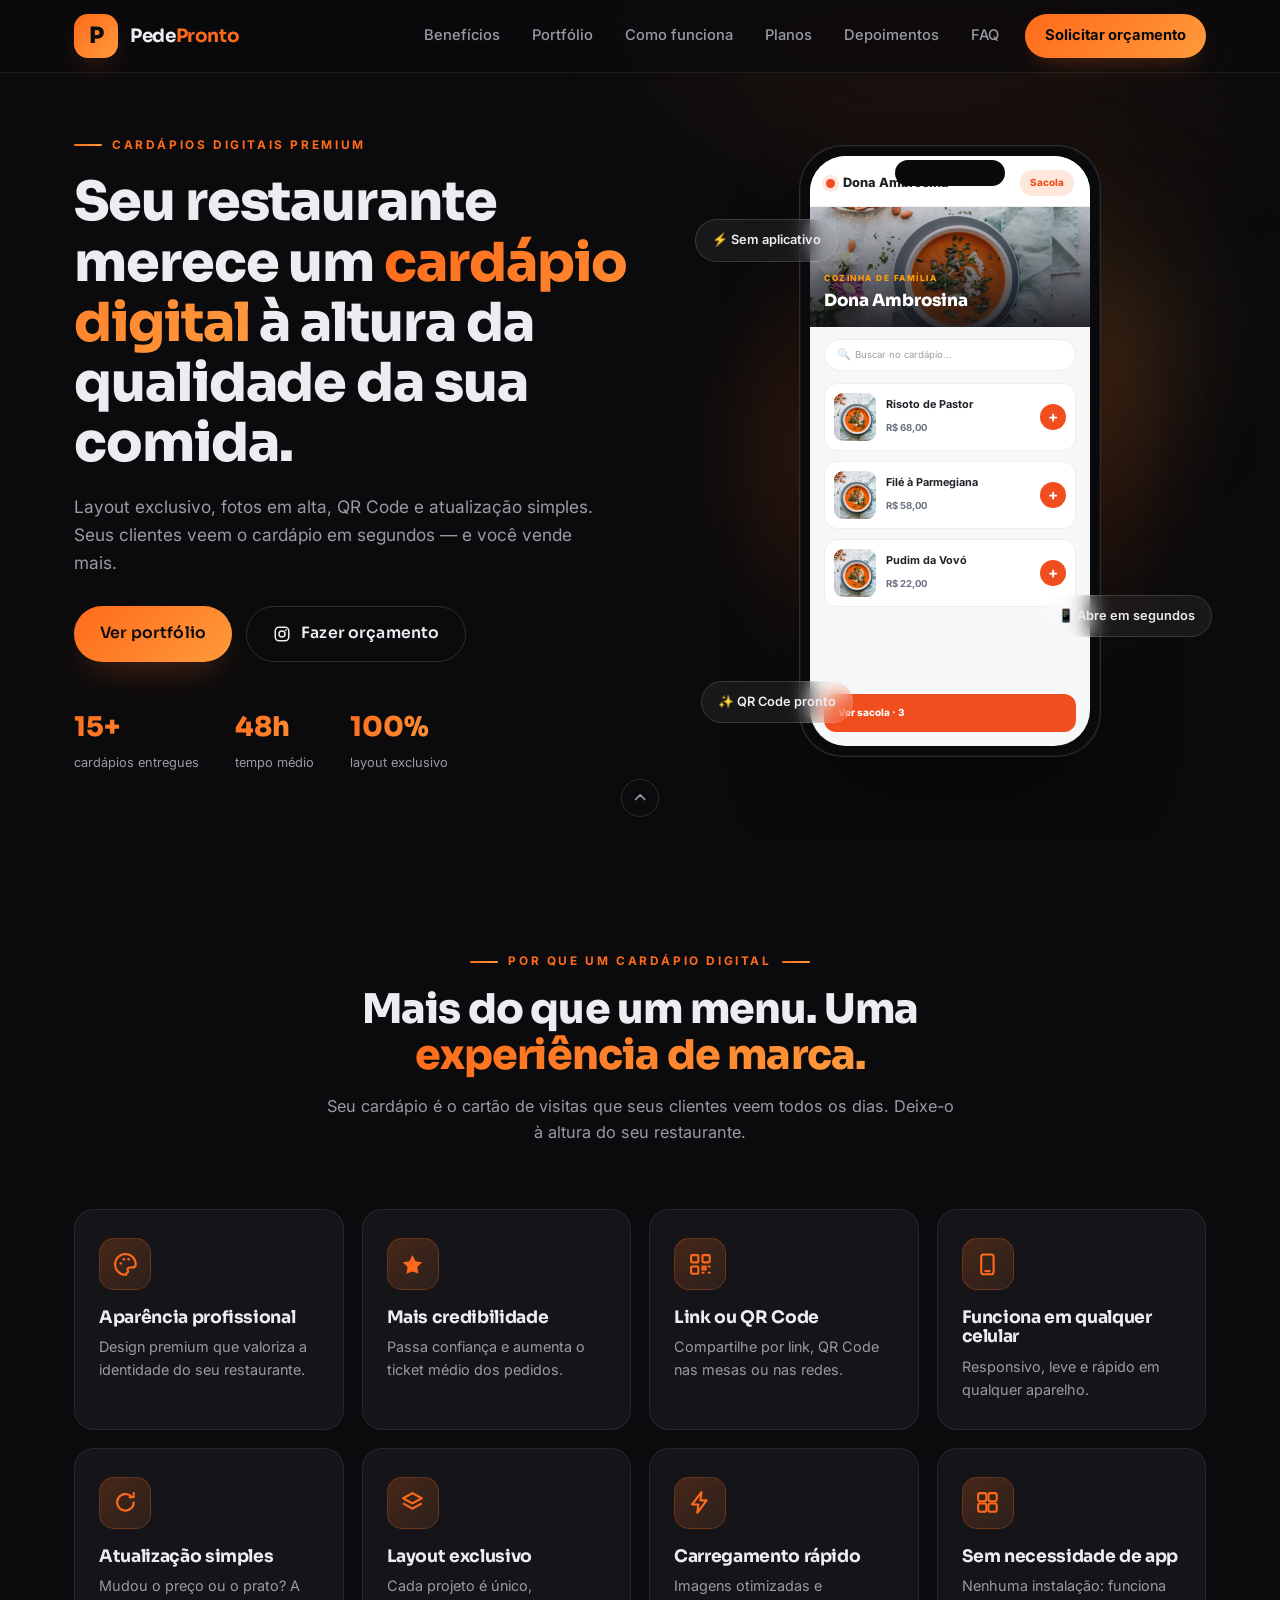
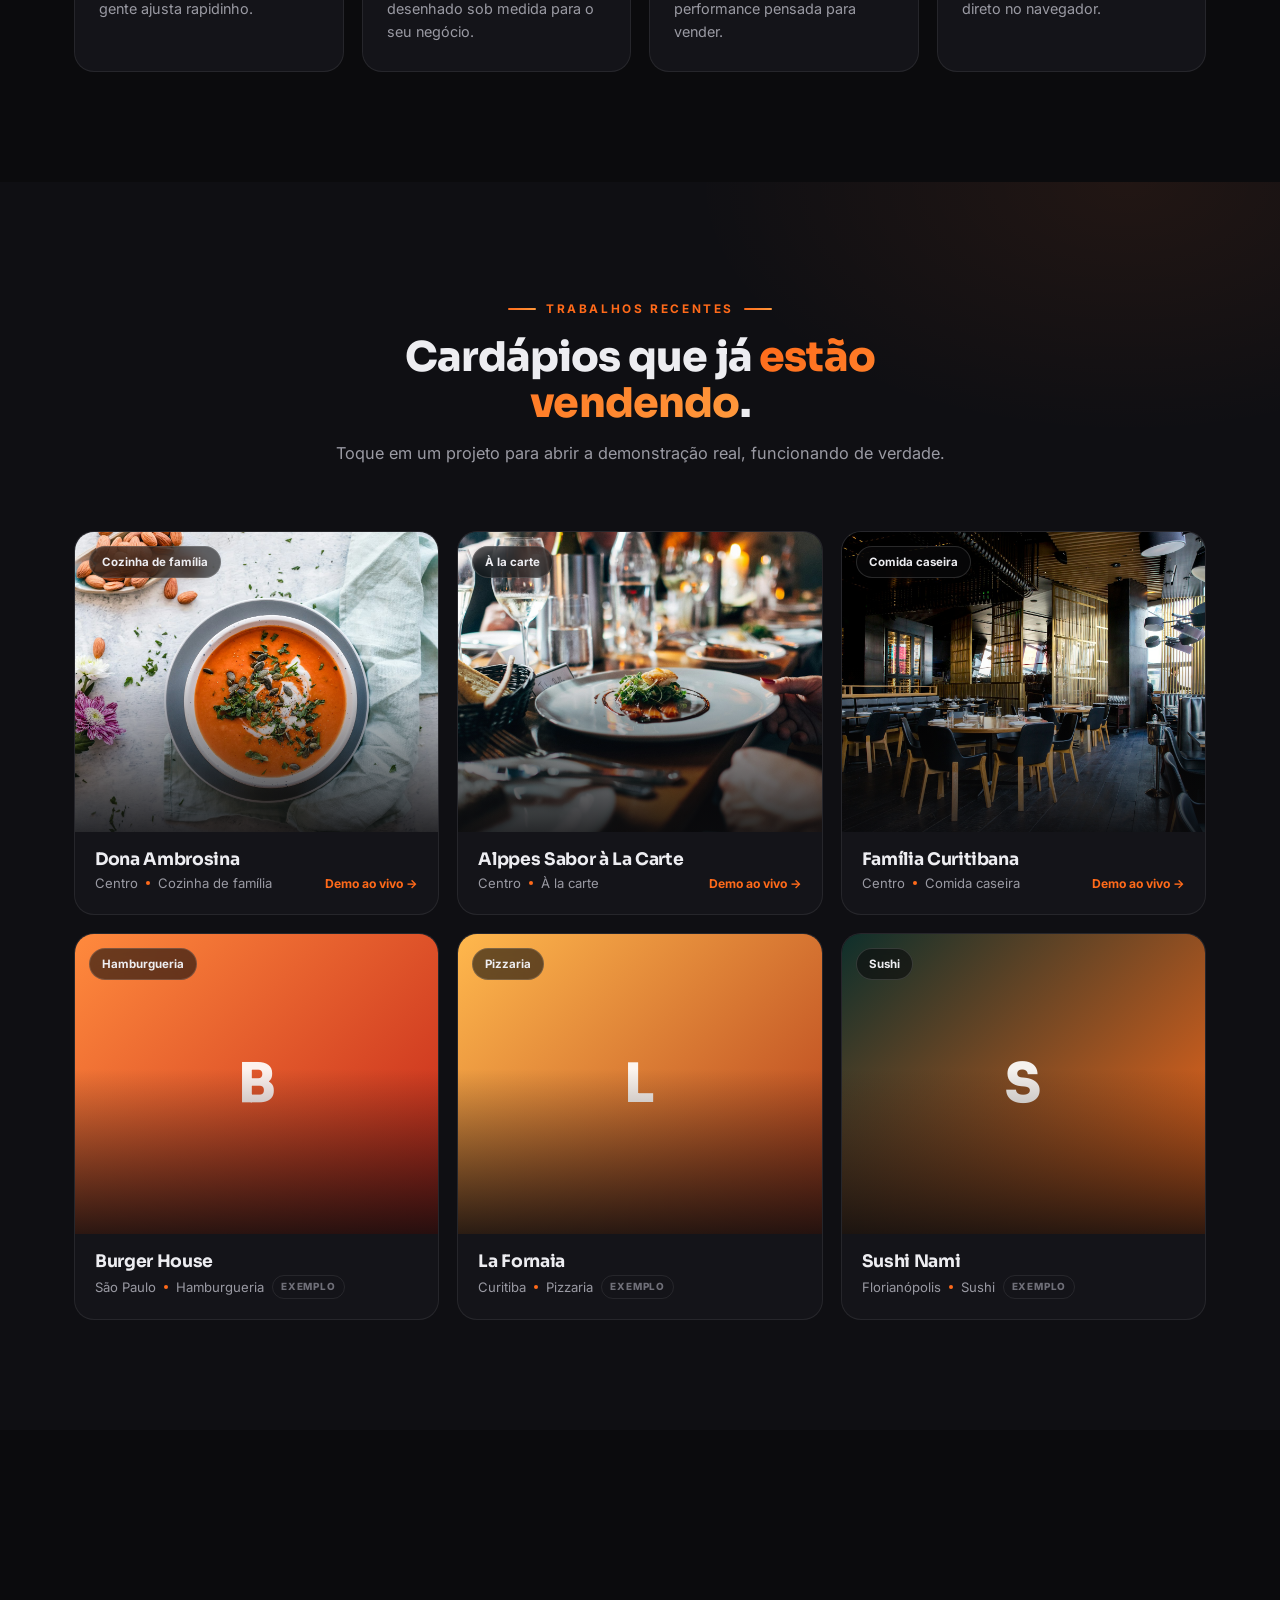
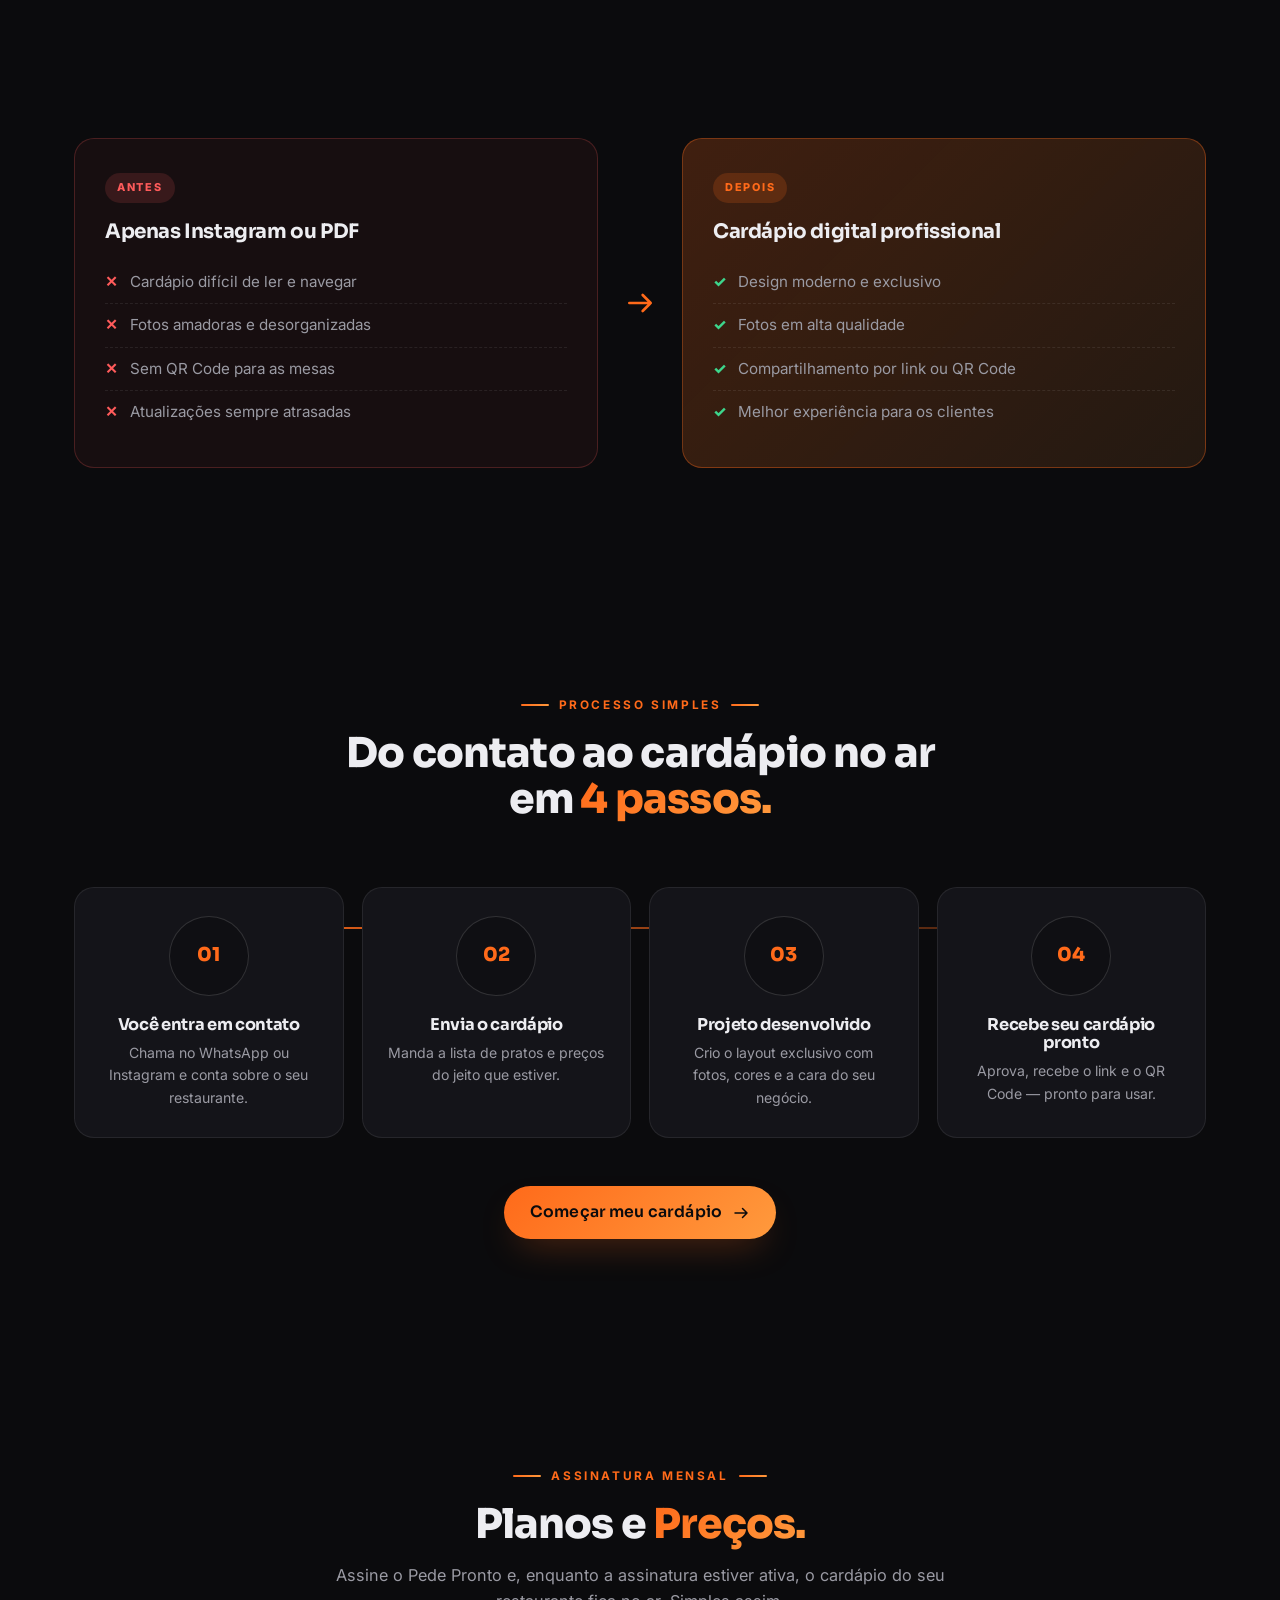
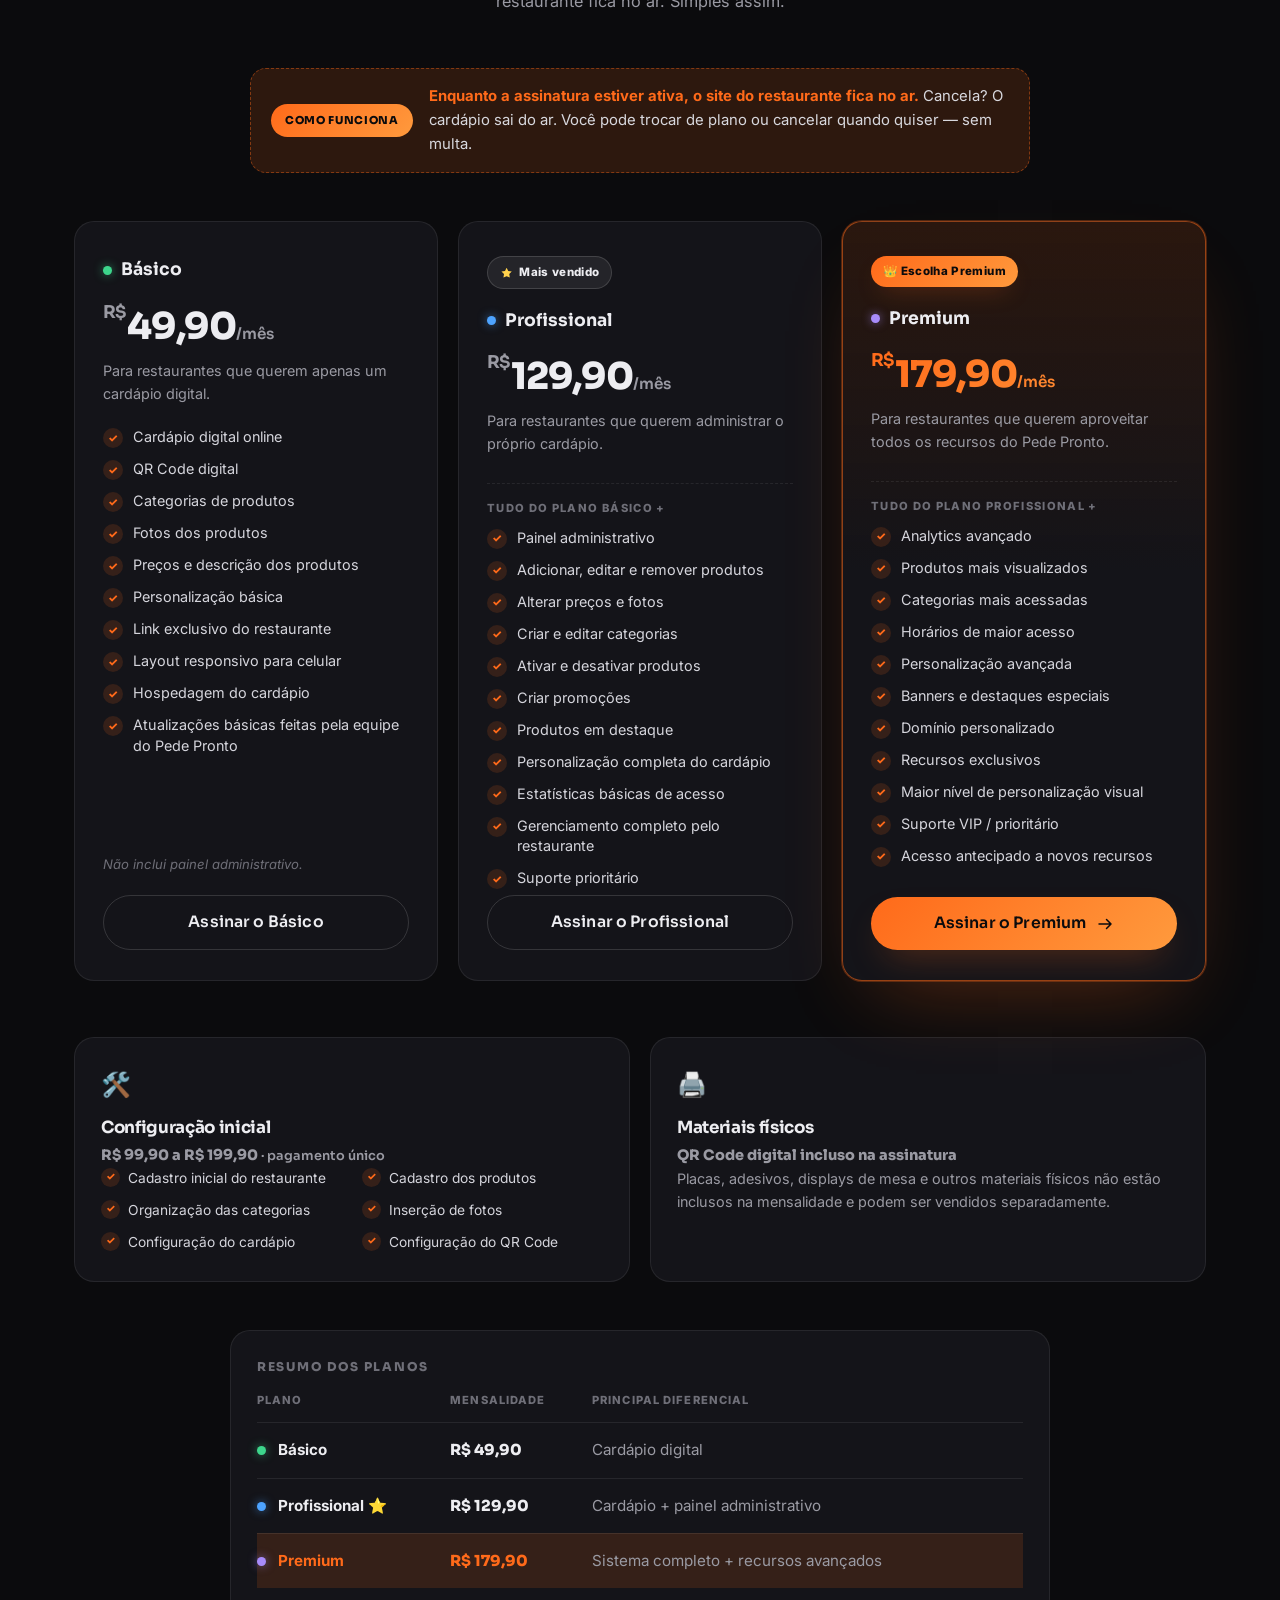
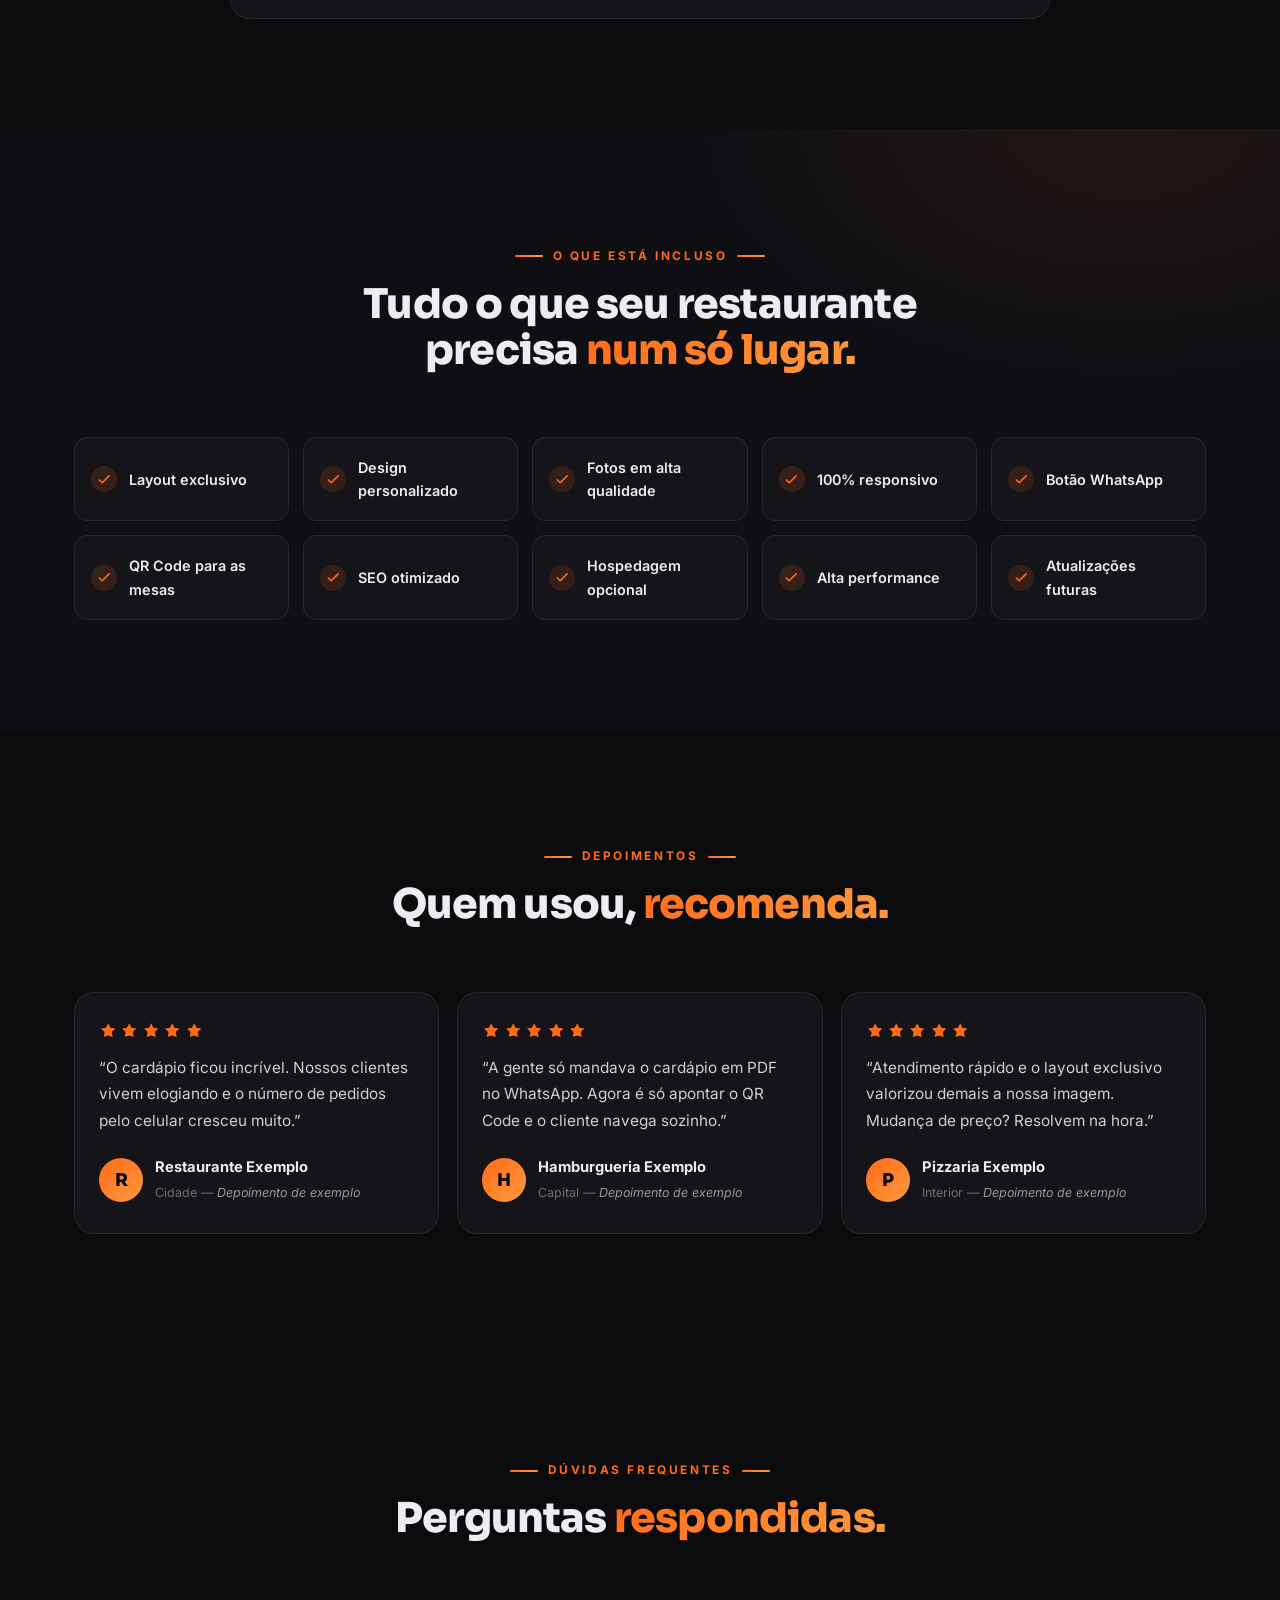
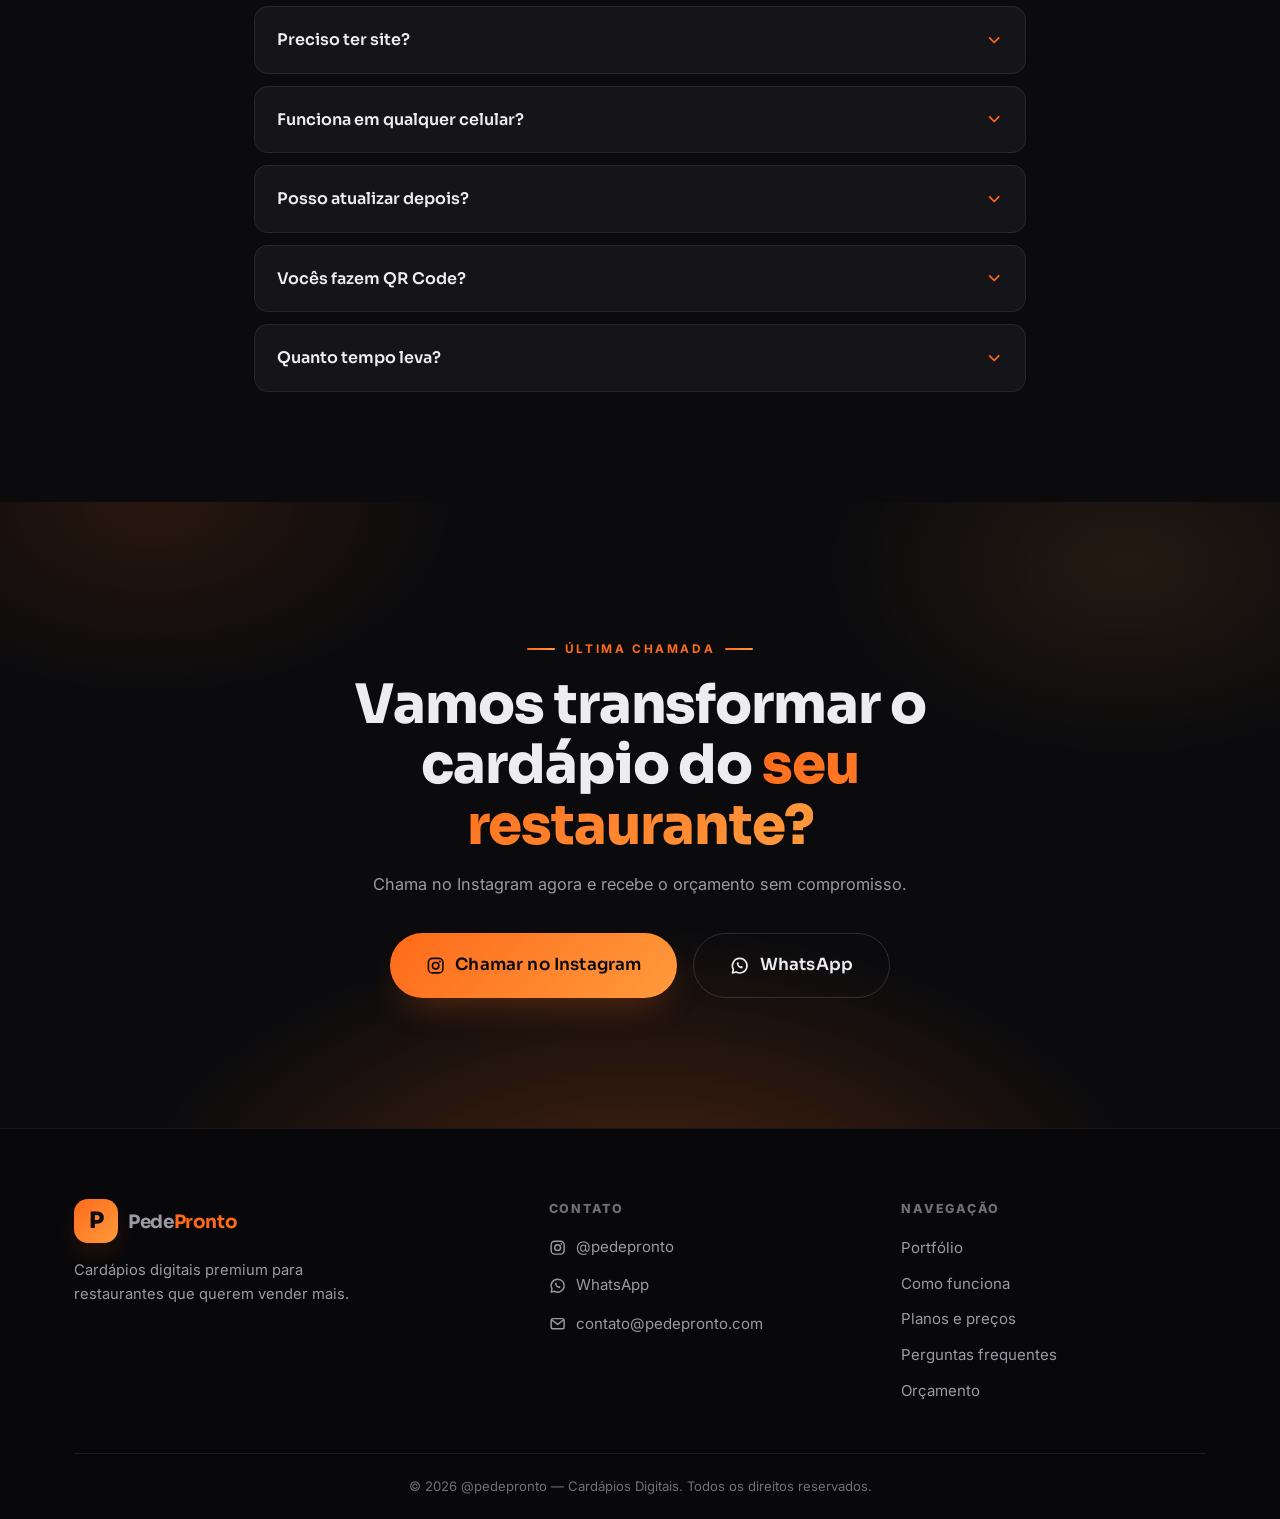
==== commit 5e676c79: "Brand Pede Pronto + seção Planos e Preços (assinatura) com destaque Premium" ====
--- a/portfolio/index.html
+++ b/portfolio/index.html
@@ -21,7 +21,7 @@
 {
   "@context": "https://schema.org",
   "@type": "ProfessionalService",
-  "name": "Pé Pronto — Cardápios Digitais",
+  "name": "Pede Pronto — Cardápios Digitais",
   "description": "Criação de cardápios digitais premium para restaurantes.",
   "sameAs": ["https://www.instagram.com/pedepronto"],
   "areaServed": "Brasil"
@@ -61,14 +61,15 @@
 
 <header class="nav" id="nav">
   <div class="nav-inner">
-    <a class="brand" href="#inicio" aria-label="Pé Pronto — início">
+    <a class="brand" href="#inicio" aria-label="Pede Pronto — início">
       <span class="brand-mark"><span class="logo-mark">P</span></span>
-      <span class="brand-text">Pé<span>Pronto</span></span>
+      <span class="brand-text">Pede<span>Pronto</span></span>
     </a>
     <nav class="menu" id="menu" aria-label="Navegação principal">
       <a href="#beneficios">Benefícios</a>
       <a href="#portfolio">Portfólio</a>
       <a href="#como-funciona">Como funciona</a>
+      <a href="#planos">Planos</a>
       <a href="#depoimentos">Depoimentos</a>
       <a href="#faq">FAQ</a>
       <a class="menu-cta" id="navCta" href="#">Solicitar orçamento</a>
@@ -204,6 +205,140 @@
       </div>
       <div class="timeline-cta reveal">
         <a class="btn btn-primary" href="#" data-action="cta">Começar meu cardápio <svg class="ic"><use href="#i-arrow"/></svg></a>
+      </div>
+    </div>
+  </section>
+
+  <!-- ===================== PLANOS E PREÇOS ===================== -->
+  <section class="section" id="planos">
+    <div class="container">
+      <div class="section-head reveal">
+        <span class="kicker">Assinatura mensal</span>
+        <h2>Planos e <em>Preços.</em></h2>
+        <p>Assine o Pede Pronto e, enquanto a assinatura estiver ativa, o cardápio do seu restaurante fica no ar. Simples assim.</p>
+      </div>
+      <div class="sub-note reveal">
+        <span class="sub-pill">Como funciona</span>
+        <p><strong>Enquanto a assinatura estiver ativa, o site do restaurante fica no ar.</strong> Cancela? O cardápio sai do ar. Você pode trocar de plano ou cancelar quando quiser — sem multa.</p>
+      </div>
+      <div class="pricing">
+        <article class="plan reveal">
+          <div class="plan-head">
+            <span class="plan-name"><span class="p-dot green"></span> Básico</span>
+            <p class="plan-price"><span class="cur">R$</span>49,90<small>/mês</small></p>
+            <p class="plan-desc">Para restaurantes que querem apenas um cardápio digital.</p>
+          </div>
+          <ul class="plan-list">
+            <li><span class="tick">✓</span> Cardápio digital online</li>
+            <li><span class="tick">✓</span> QR Code digital</li>
+            <li><span class="tick">✓</span> Categorias de produtos</li>
+            <li><span class="tick">✓</span> Fotos dos produtos</li>
+            <li><span class="tick">✓</span> Preços e descrição dos produtos</li>
+            <li><span class="tick">✓</span> Personalização básica</li>
+            <li><span class="tick">✓</span> Link exclusivo do restaurante</li>
+            <li><span class="tick">✓</span> Layout responsivo para celular</li>
+            <li><span class="tick">✓</span> Hospedagem do cardápio</li>
+            <li><span class="tick">✓</span> Atualizações básicas feitas pela equipe do Pede Pronto</li>
+          </ul>
+          <p class="plan-note">Não inclui painel administrativo.</p>
+          <a class="btn btn-ghost" href="#" data-action="cta">Assinar o Básico</a>
+        </article>
+
+        <article class="plan reveal">
+          <span class="plan-badge sold"><svg class="ic"><use href="#i-star"/></svg> Mais vendido</span>
+          <div class="plan-head">
+            <span class="plan-name"><span class="p-dot blue"></span> Profissional</span>
+            <p class="plan-price"><span class="cur">R$</span>129,90<small>/mês</small></p>
+            <p class="plan-desc">Para restaurantes que querem administrar o próprio cardápio.</p>
+          </div>
+          <ul class="plan-list">
+            <li class="grp">Tudo do Plano Básico +</li>
+            <li><span class="tick">✓</span> Painel administrativo</li>
+            <li><span class="tick">✓</span> Adicionar, editar e remover produtos</li>
+            <li><span class="tick">✓</span> Alterar preços e fotos</li>
+            <li><span class="tick">✓</span> Criar e editar categorias</li>
+            <li><span class="tick">✓</span> Ativar e desativar produtos</li>
+            <li><span class="tick">✓</span> Criar promoções</li>
+            <li><span class="tick">✓</span> Produtos em destaque</li>
+            <li><span class="tick">✓</span> Personalização completa do cardápio</li>
+            <li><span class="tick">✓</span> Estatísticas básicas de acesso</li>
+            <li><span class="tick">✓</span> Gerenciamento completo pelo restaurante</li>
+            <li><span class="tick">✓</span> Suporte prioritário</li>
+          </ul>
+          <a class="btn btn-ghost" href="#" data-action="cta">Assinar o Profissional</a>
+        </article>
+
+        <article class="plan plan-featured reveal">
+          <span class="plan-badge">👑 Escolha Premium</span>
+          <div class="plan-head">
+            <span class="plan-name"><span class="p-dot purple"></span> Premium</span>
+            <p class="plan-price"><span class="cur">R$</span>179,90<small>/mês</small></p>
+            <p class="plan-desc">Para restaurantes que querem aproveitar todos os recursos do Pede Pronto.</p>
+          </div>
+          <ul class="plan-list">
+            <li class="grp">Tudo do Plano Profissional +</li>
+            <li><span class="tick">✓</span> Analytics avançado</li>
+            <li><span class="tick">✓</span> Produtos mais visualizados</li>
+            <li><span class="tick">✓</span> Categorias mais acessadas</li>
+            <li><span class="tick">✓</span> Horários de maior acesso</li>
+            <li><span class="tick">✓</span> Personalização avançada</li>
+            <li><span class="tick">✓</span> Banners e destaques especiais</li>
+            <li><span class="tick">✓</span> Domínio personalizado</li>
+            <li><span class="tick">✓</span> Recursos exclusivos</li>
+            <li><span class="tick">✓</span> Maior nível de personalização visual</li>
+            <li><span class="tick">✓</span> Suporte VIP / prioritário</li>
+            <li><span class="tick">✓</span> Acesso antecipado a novos recursos</li>
+          </ul>
+          <a class="btn btn-primary" href="#" data-action="cta">Assinar o Premium <svg class="ic"><use href="#i-arrow"/></svg></a>
+        </article>
+      </div>
+
+      <div class="addons">
+        <div class="addon reveal">
+          <span class="addon-emoji">🛠️</span>
+          <h3>Configuração inicial</h3>
+          <p class="addon-price">R$ 99,90 a R$ 199,90 <small>· pagamento único</small></p>
+          <ul>
+            <li><span class="tick">✓</span> Cadastro inicial do restaurante</li>
+            <li><span class="tick">✓</span> Cadastro dos produtos</li>
+            <li><span class="tick">✓</span> Organização das categorias</li>
+            <li><span class="tick">✓</span> Inserção de fotos</li>
+            <li><span class="tick">✓</span> Configuração do cardápio</li>
+            <li><span class="tick">✓</span> Configuração do QR Code</li>
+          </ul>
+        </div>
+        <div class="addon reveal">
+          <span class="addon-emoji">🖨️</span>
+          <h3>Materiais físicos</h3>
+          <p class="addon-price">QR Code digital incluso na assinatura</p>
+          <p>Placas, adesivos, displays de mesa e outros materiais físicos não estão inclusos na mensalidade e podem ser vendidos separadamente.</p>
+        </div>
+      </div>
+
+      <div class="pricing-summary reveal">
+        <h3>Resumo dos planos</h3>
+        <table class="p-table">
+          <thead>
+            <tr><th>Plano</th><th>Mensalidade</th><th>Principal diferencial</th></tr>
+          </thead>
+          <tbody>
+            <tr>
+              <td><span class="p-dot green"></span> Básico</td>
+              <td class="mono">R$ 49,90</td>
+              <td>Cardápio digital</td>
+            </tr>
+            <tr>
+              <td><span class="p-dot blue"></span> Profissional ⭐</td>
+              <td class="mono">R$ 129,90</td>
+              <td>Cardápio + painel administrativo</td>
+            </tr>
+            <tr class="feat">
+              <td><span class="p-dot purple"></span> Premium</td>
+              <td class="mono">R$ 179,90</td>
+              <td>Sistema completo + recursos avançados</td>
+            </tr>
+          </tbody>
+        </table>
       </div>
     </div>
   </section>
@@ -311,7 +446,7 @@
   <div class="container">
     <div class="footer-grid">
       <div class="footer-brand">
-        <a class="brand" href="#inicio"><span class="brand-mark"><span class="logo-mark">P</span></span><span class="brand-text">Pé<span>Pronto</span></span></a>
+        <a class="brand" href="#inicio"><span class="brand-mark"><span class="logo-mark">P</span></span><span class="brand-text">Pede<span>Pronto</span></span></a>
         <p>Cardápios digitais premium para restaurantes que querem vender mais.</p>
       </div>
       <div class="footer-col">
@@ -327,6 +462,7 @@
         <ul>
           <li><a href="#portfolio">Portfólio</a></li>
           <li><a href="#como-funciona">Como funciona</a></li>
+          <li><a href="#planos">Planos e preços</a></li>
           <li><a href="#faq">Perguntas frequentes</a></li>
           <li><a href="#contato">Orçamento</a></li>
         </ul>
--- a/portfolio/css/style.css
+++ b/portfolio/css/style.css
@@ -21,6 +21,8 @@
   --glow:rgba(255,106,26,.35);
   --green:#3dd68c;
   --red:#ff5b5b;
+  --blue:#4da3ff;
+  --purple:#a78bfa;
   --font-display:'Sora',-apple-system,'Segoe UI',sans-serif;
   --font-body:'Inter',-apple-system,'Segoe UI',sans-serif;
   --radius:20px;
@@ -368,6 +370,110 @@
   background:var(--orange-soft);color:var(--orange);display:grid;place-items:center;
 }
 
+/* ---------- planos e preços ---------- */
+.sub-note{
+  display:flex;align-items:center;gap:16px;
+  max-width:780px;margin:-10px auto 48px;padding:16px 20px;
+  border:1px dashed rgba(255,106,26,.42);border-radius:16px;
+  background:var(--orange-soft);
+}
+.sub-pill{
+  flex:0 0 auto;padding:8px 14px;border-radius:999px;
+  background:var(--grad);color:#0b0b0d;
+  font-family:var(--font-display);font-weight:800;font-size:.68rem;letter-spacing:.06em;text-transform:uppercase;
+}
+.sub-note p{margin:0;font-size:.93rem;color:#d8d8de}
+.sub-note strong{color:var(--orange)}
+
+.pricing{display:grid;grid-template-columns:repeat(3,1fr);gap:20px;align-items:stretch}
+.plan{
+  position:relative;display:flex;flex-direction:column;
+  background:var(--surface);border:1px solid var(--line);border-radius:var(--radius);
+  padding:34px 28px 30px;overflow:hidden;
+  transition:transform .4s var(--ease),border-color .4s var(--ease),box-shadow .4s var(--ease);
+}
+.plan:hover{transform:translateY(-6px);border-color:rgba(255,106,26,.4);box-shadow:0 34px 70px -32px rgba(0,0,0,.8)}
+.plan::after{
+  content:"";position:absolute;top:0;left:24px;right:24px;height:1px;
+  background:linear-gradient(90deg,transparent,var(--orange),transparent);
+  opacity:0;transition:opacity .4s ease;
+}
+.plan:hover::after{opacity:.5}
+.plan-badge{
+  align-self:flex-start;display:inline-flex;align-items:center;gap:6px;
+  padding:6px 12px;border-radius:999px;
+  font-size:.72rem;font-weight:800;letter-spacing:.03em;margin-bottom:18px;
+}
+.plan-badge.sold{background:rgba(255,255,255,.07);color:var(--text);border:1px solid var(--line-strong)}
+.plan-badge.sold .ic{color:#ffd24d}
+.plan-featured .plan-badge{
+  background:var(--grad);color:#0b0b0d;
+  box-shadow:0 10px 24px -10px var(--glow);
+}
+.plan-head{margin-bottom:22px}
+.plan-name{display:flex;align-items:center;gap:9px;font-family:var(--font-display);font-weight:700;font-size:1.08rem}
+.p-dot{display:inline-block;width:9px;height:9px;border-radius:50%;flex:0 0 auto}
+.p-dot.green{background:var(--green);box-shadow:0 0 10px rgba(61,214,140,.6)}
+.p-dot.blue{background:var(--blue);box-shadow:0 0 10px rgba(77,163,255,.6)}
+.p-dot.purple{background:var(--purple);box-shadow:0 0 10px rgba(167,139,250,.6)}
+.plan-price{font-family:var(--font-display);font-weight:800;font-size:2.3rem;margin:14px 0 2px;letter-spacing:-.03em}
+.plan-price .cur{font-size:1.1rem;font-weight:700;color:var(--muted);vertical-align:top;margin-right:2px}
+.plan-price small{font-size:.95rem;font-weight:600;color:var(--muted);letter-spacing:0}
+.plan-desc{font-size:.9rem;color:var(--muted);margin:0}
+.plan-list{list-style:none;margin:0 0 6px;padding:0;display:flex;flex-direction:column;gap:11px;flex:1}
+.plan-list li{display:flex;align-items:flex-start;gap:10px;font-size:.9rem;color:#d5d5dc;line-height:1.45}
+.plan-list li .tick{
+  flex:0 0 auto;width:20px;height:20px;border-radius:50%;
+  background:var(--orange-soft);color:var(--orange);
+  display:grid;place-items:center;font-size:.7rem;font-weight:800;margin-top:1px;
+}
+.plan-list li.grp{
+  margin-top:6px;padding-top:16px;border-top:1px dashed var(--line);
+  font-size:.7rem;font-weight:800;letter-spacing:.12em;text-transform:uppercase;color:var(--muted-2);
+}
+.plan-note{margin:16px 0 20px;font-size:.82rem;color:var(--muted-2);font-style:italic}
+.plan .btn{margin-top:auto;width:100%}
+.plan-featured{
+  background:linear-gradient(180deg,rgba(255,106,26,.13),var(--surface) 46%);
+  border-color:rgba(255,106,26,.52);
+  box-shadow:0 0 0 1px rgba(255,106,26,.28),0 36px 80px -34px rgba(255,106,26,.32);
+}
+.plan-featured:hover{
+  border-color:rgba(255,106,26,.72);
+  box-shadow:0 0 0 1px rgba(255,106,26,.36),0 44px 90px -34px rgba(255,106,26,.4);
+}
+.plan-featured .plan-price{
+  background:var(--grad);-webkit-background-clip:text;background-clip:text;-webkit-text-fill-color:transparent;
+}
+
+.addons{display:grid;grid-template-columns:1fr 1fr;gap:20px;margin-top:56px}
+.addon{display:flex;flex-direction:column;background:var(--surface);border:1px solid var(--line);border-radius:var(--radius);padding:28px 26px}
+.addon-emoji{font-size:1.5rem}
+.addon h3{font-size:1.05rem;font-weight:700;margin:14px 0 6px}
+.addon-price{font-family:var(--font-display);font-weight:800;font-size:1.12rem;margin:0 0 14px;color:var(--orange)}
+.addon-price small{font-size:.8rem;font-weight:600;color:var(--muted)}
+.addon p{font-size:.9rem;color:var(--muted);margin:0;line-height:1.6}
+.addon ul{list-style:none;margin:0;padding:0;display:grid;grid-template-columns:1fr 1fr;gap:10px 20px}
+.addon li{display:flex;align-items:center;gap:8px;font-size:.86rem;color:#d5d5dc}
+.addon li .tick{
+  flex:0 0 auto;width:19px;height:19px;border-radius:50%;
+  background:var(--orange-soft);color:var(--orange);
+  display:grid;place-items:center;font-size:.66rem;font-weight:800;
+}
+
+.pricing-summary{margin-top:48px;padding:30px 26px;max-width:820px;margin-left:auto;margin-right:auto;background:var(--surface);border:1px solid var(--line);border-radius:var(--radius)}
+.pricing-summary h3{font-size:.76rem;font-weight:800;letter-spacing:.14em;text-transform:uppercase;color:var(--muted-2);margin:0 0 18px}
+.p-table{width:100%;border-collapse:collapse;text-align:left}
+.p-table th{font-size:.7rem;font-weight:800;letter-spacing:.1em;text-transform:uppercase;color:var(--muted-2);padding:0 0 12px;border-bottom:1px solid var(--line)}
+.p-table td{padding:15px 0;border-bottom:1px solid var(--line);font-size:.95rem;vertical-align:middle}
+.p-table tr:last-child td{border-bottom:none}
+.p-table td:first-child{font-weight:700;white-space:nowrap}
+.p-table td:first-child .p-dot{margin-right:8px}
+.p-table .mono{font-family:var(--font-display);font-weight:800;color:var(--text);white-space:nowrap}
+.p-table td:last-child{color:var(--muted)}
+.p-table tr.feat td{background:var(--orange-soft)}
+.p-table tr.feat td:first-child,.p-table tr.feat .mono{color:var(--orange)}
+
 /* ---------- depoimentos ---------- */
 .testimonials{grid-template-columns:repeat(3,1fr)}
 .t-stars{display:flex;gap:3px;color:var(--orange);font-size:1rem;margin-bottom:16px}
--- a/portfolio/css/responsive.css
+++ b/portfolio/css/responsive.css
@@ -4,6 +4,9 @@
   .features{grid-template-columns:repeat(3,1fr)}
   .timeline{grid-template-columns:repeat(2,1fr)}
   .timeline::before{display:none}
+  .pricing{grid-template-columns:1fr;max-width:620px;margin-left:auto;margin-right:auto}
+  .addons{grid-template-columns:1fr;max-width:620px;margin-left:auto;margin-right:auto}
+  .pricing-summary{max-width:620px}
   .hero-inner{grid-template-columns:1fr;gap:40px}
   .hero-visual{min-height:0;padding-top:30px}
   .hero-copy{text-align:center;max-width:640px;margin:0 auto}
@@ -38,6 +41,9 @@
   .section{padding:80px 0}
   .benefits,.portfolio,.testimonials,.features{grid-template-columns:1fr}
   .timeline{grid-template-columns:1fr}
+  .sub-note{flex-direction:column;align-items:flex-start;gap:12px}
+  .addon ul{grid-template-columns:1fr}
+  .p-table td{font-size:.86rem}
   .hero-stats{gap:22px}
   .float-chip{display:none}
   .phone,.m-phone{width:272px;height:556px}
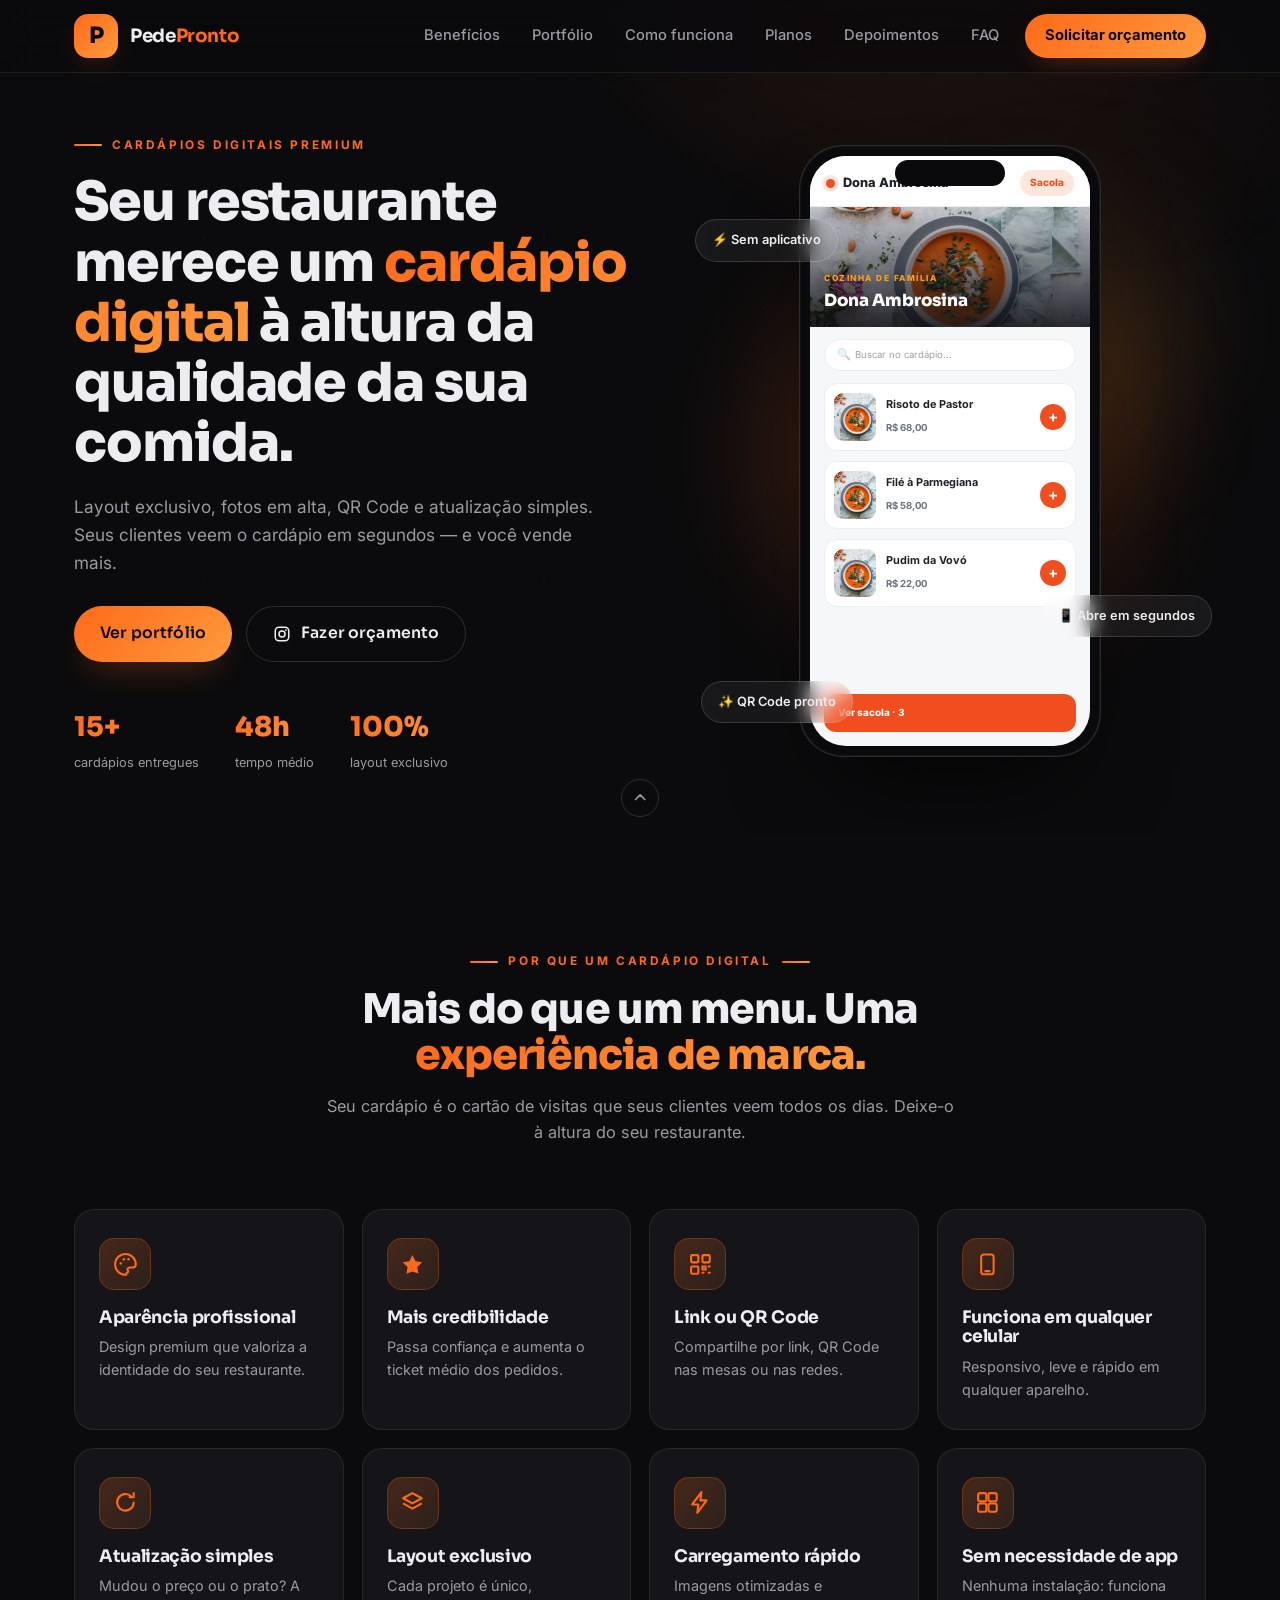
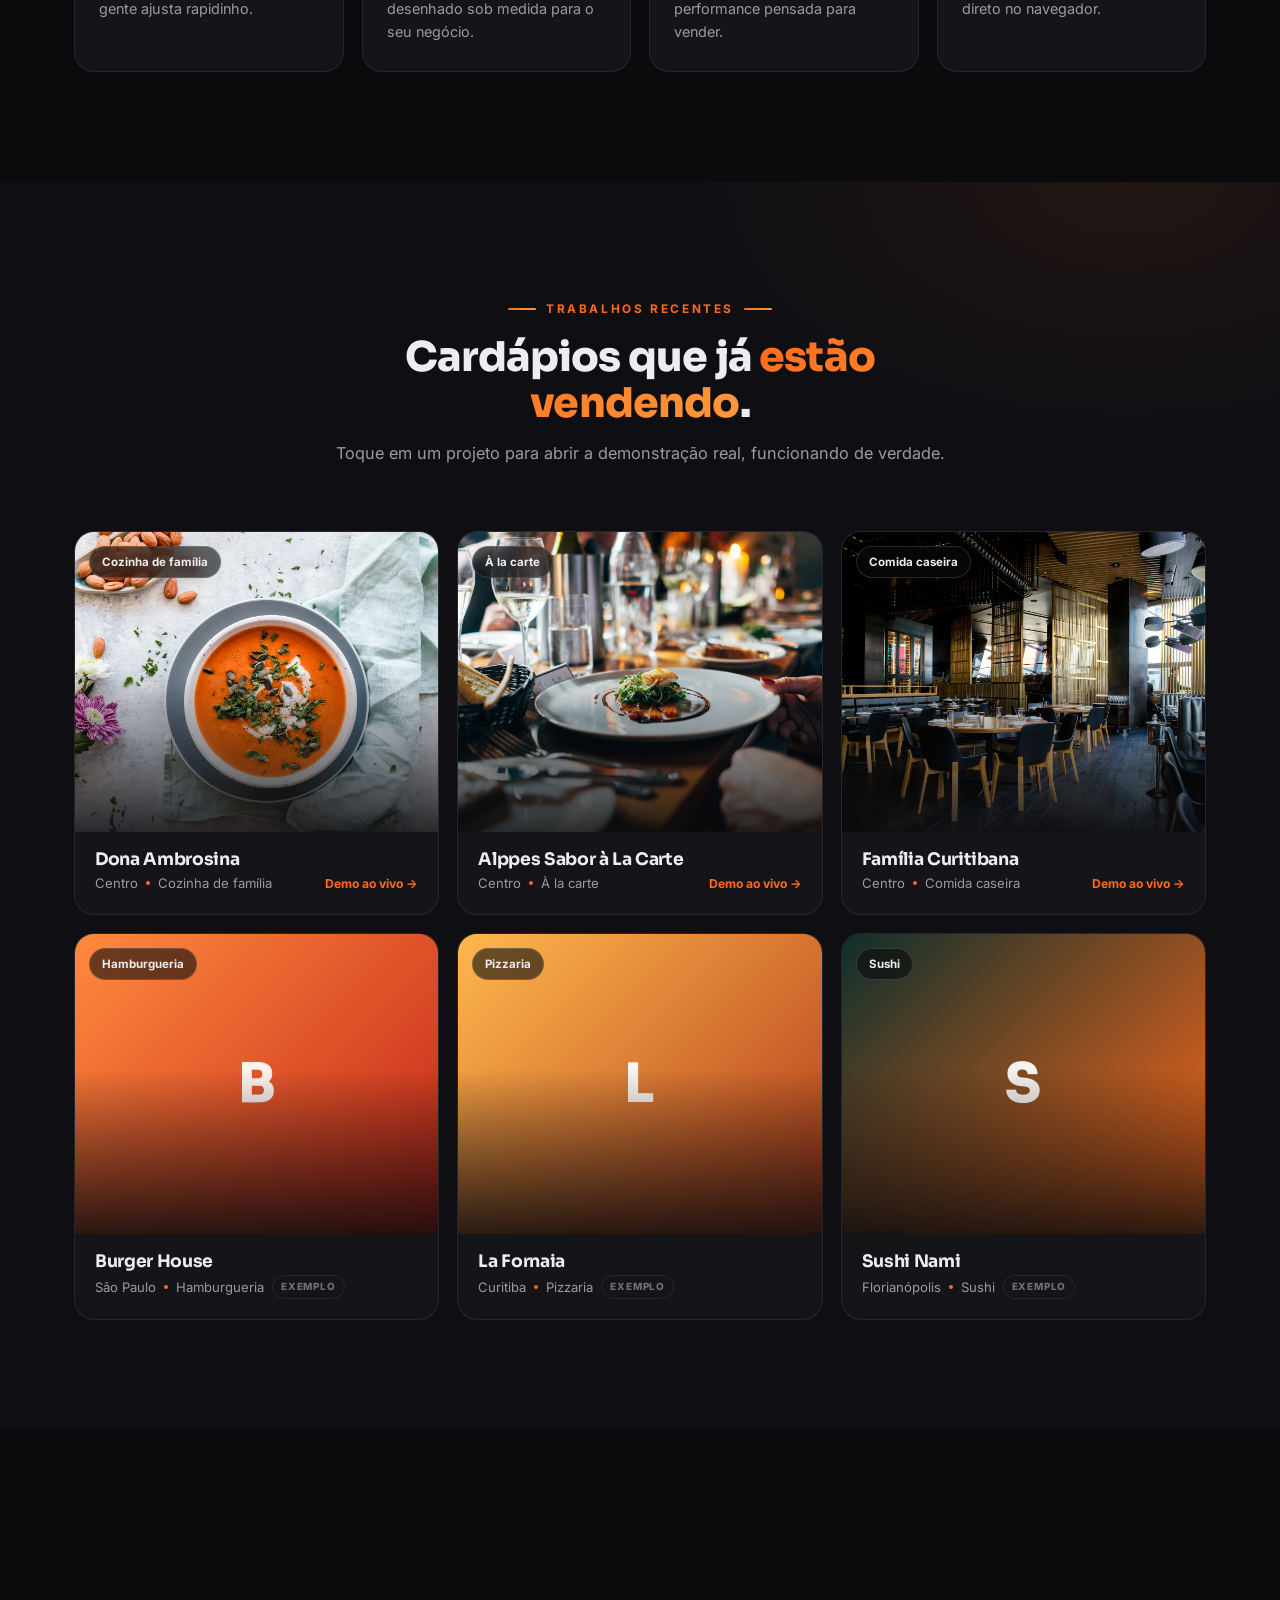
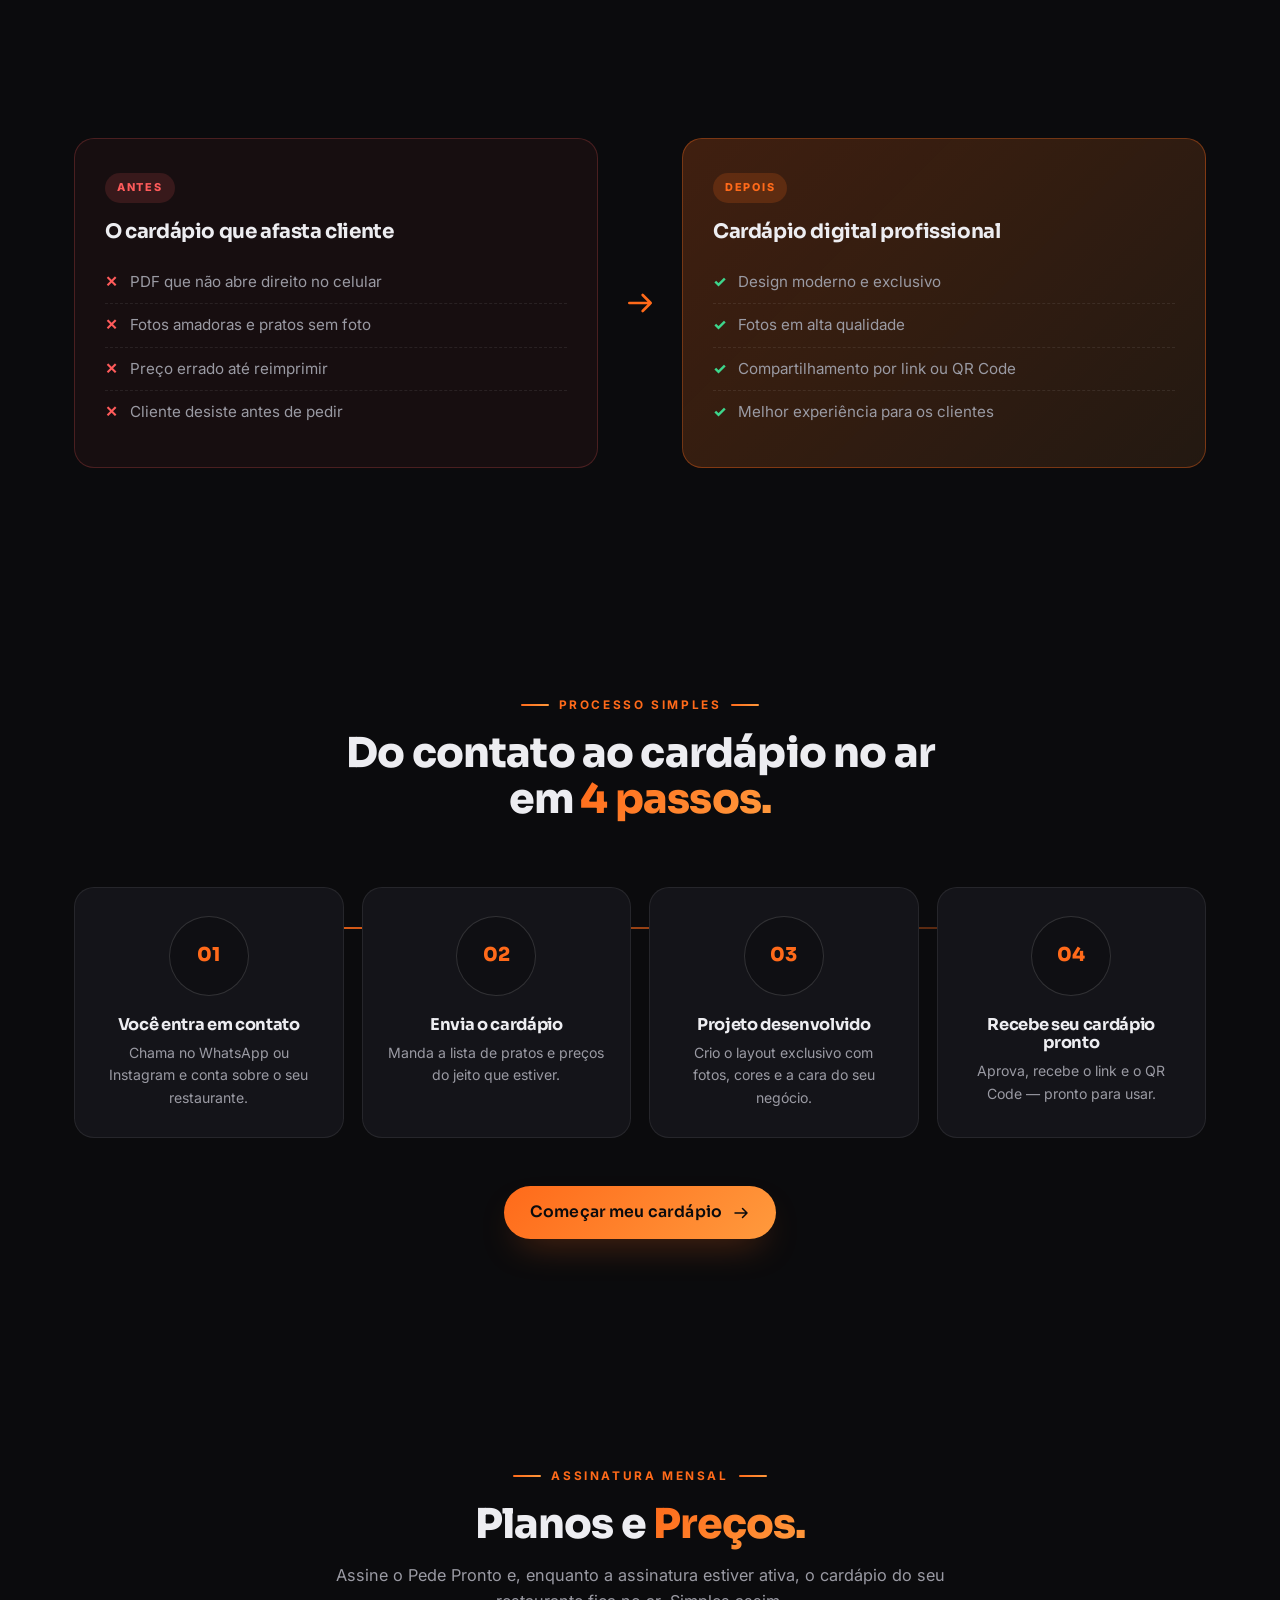
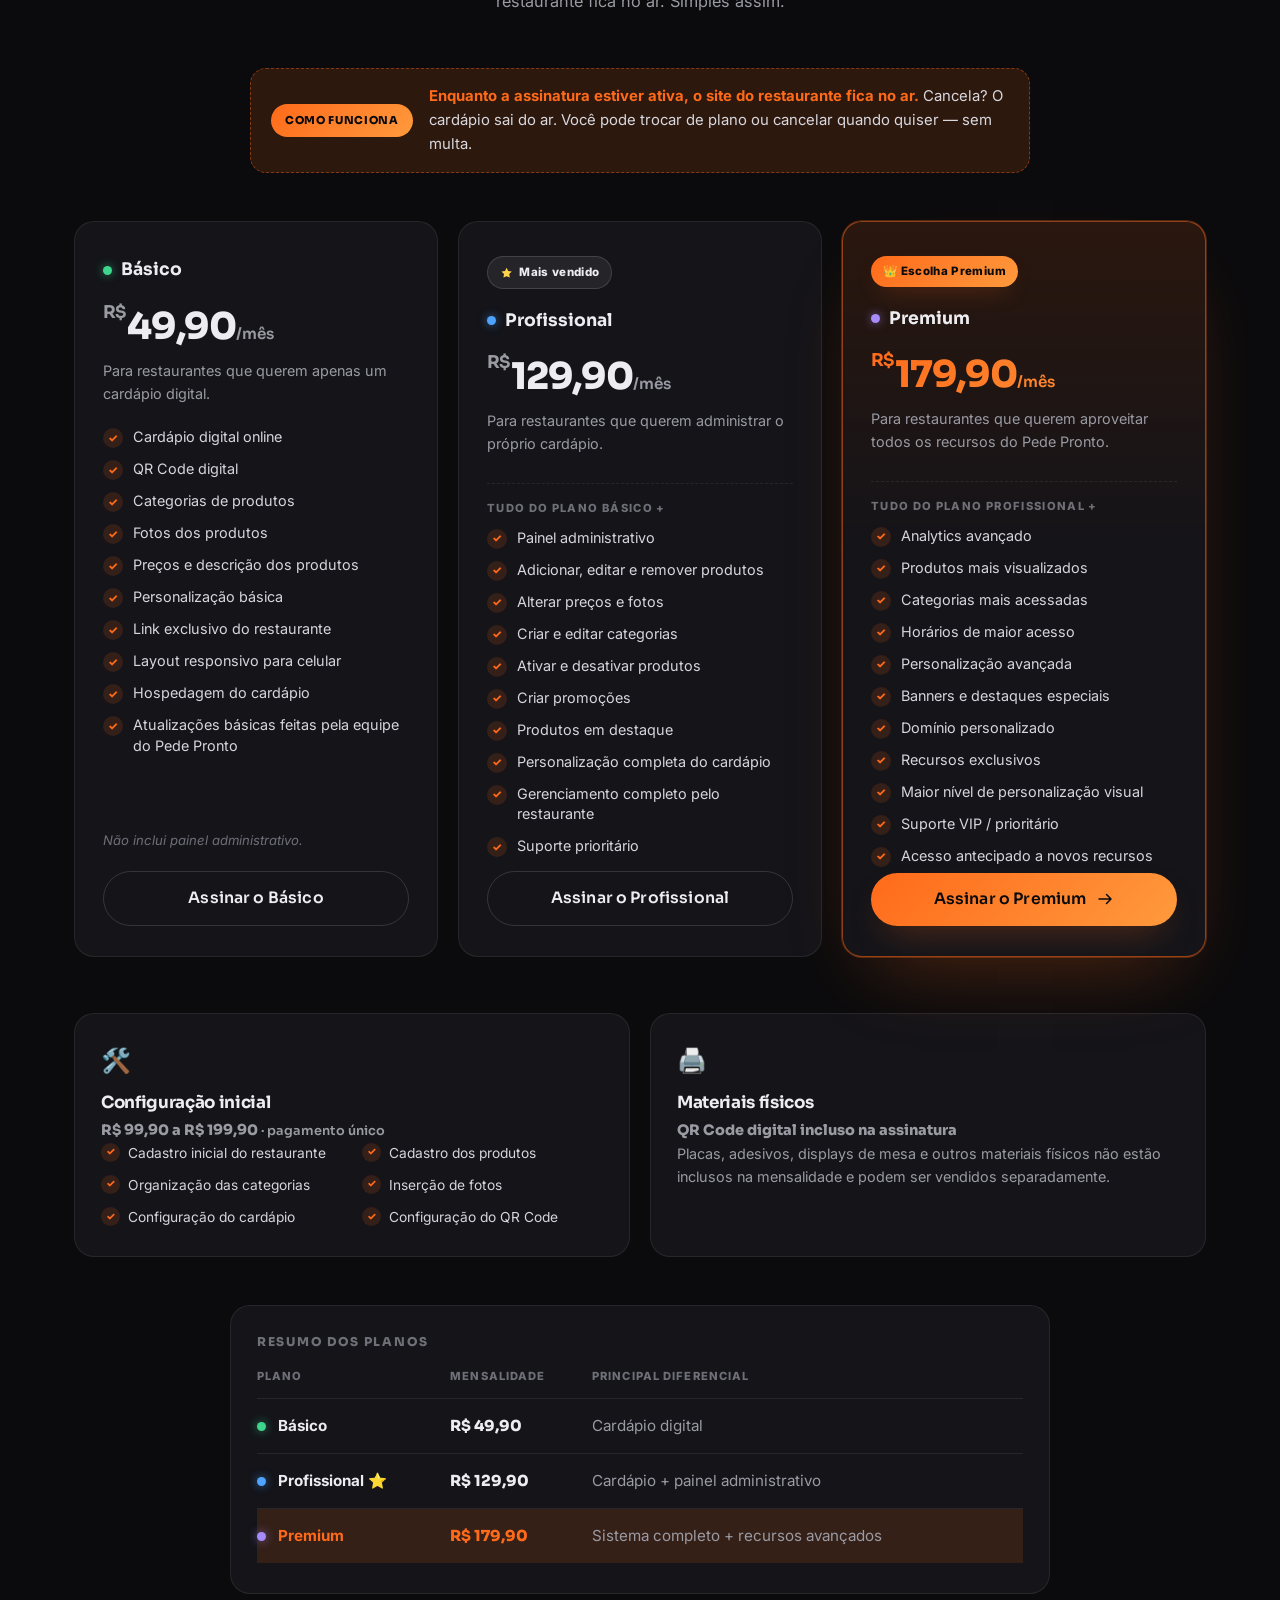
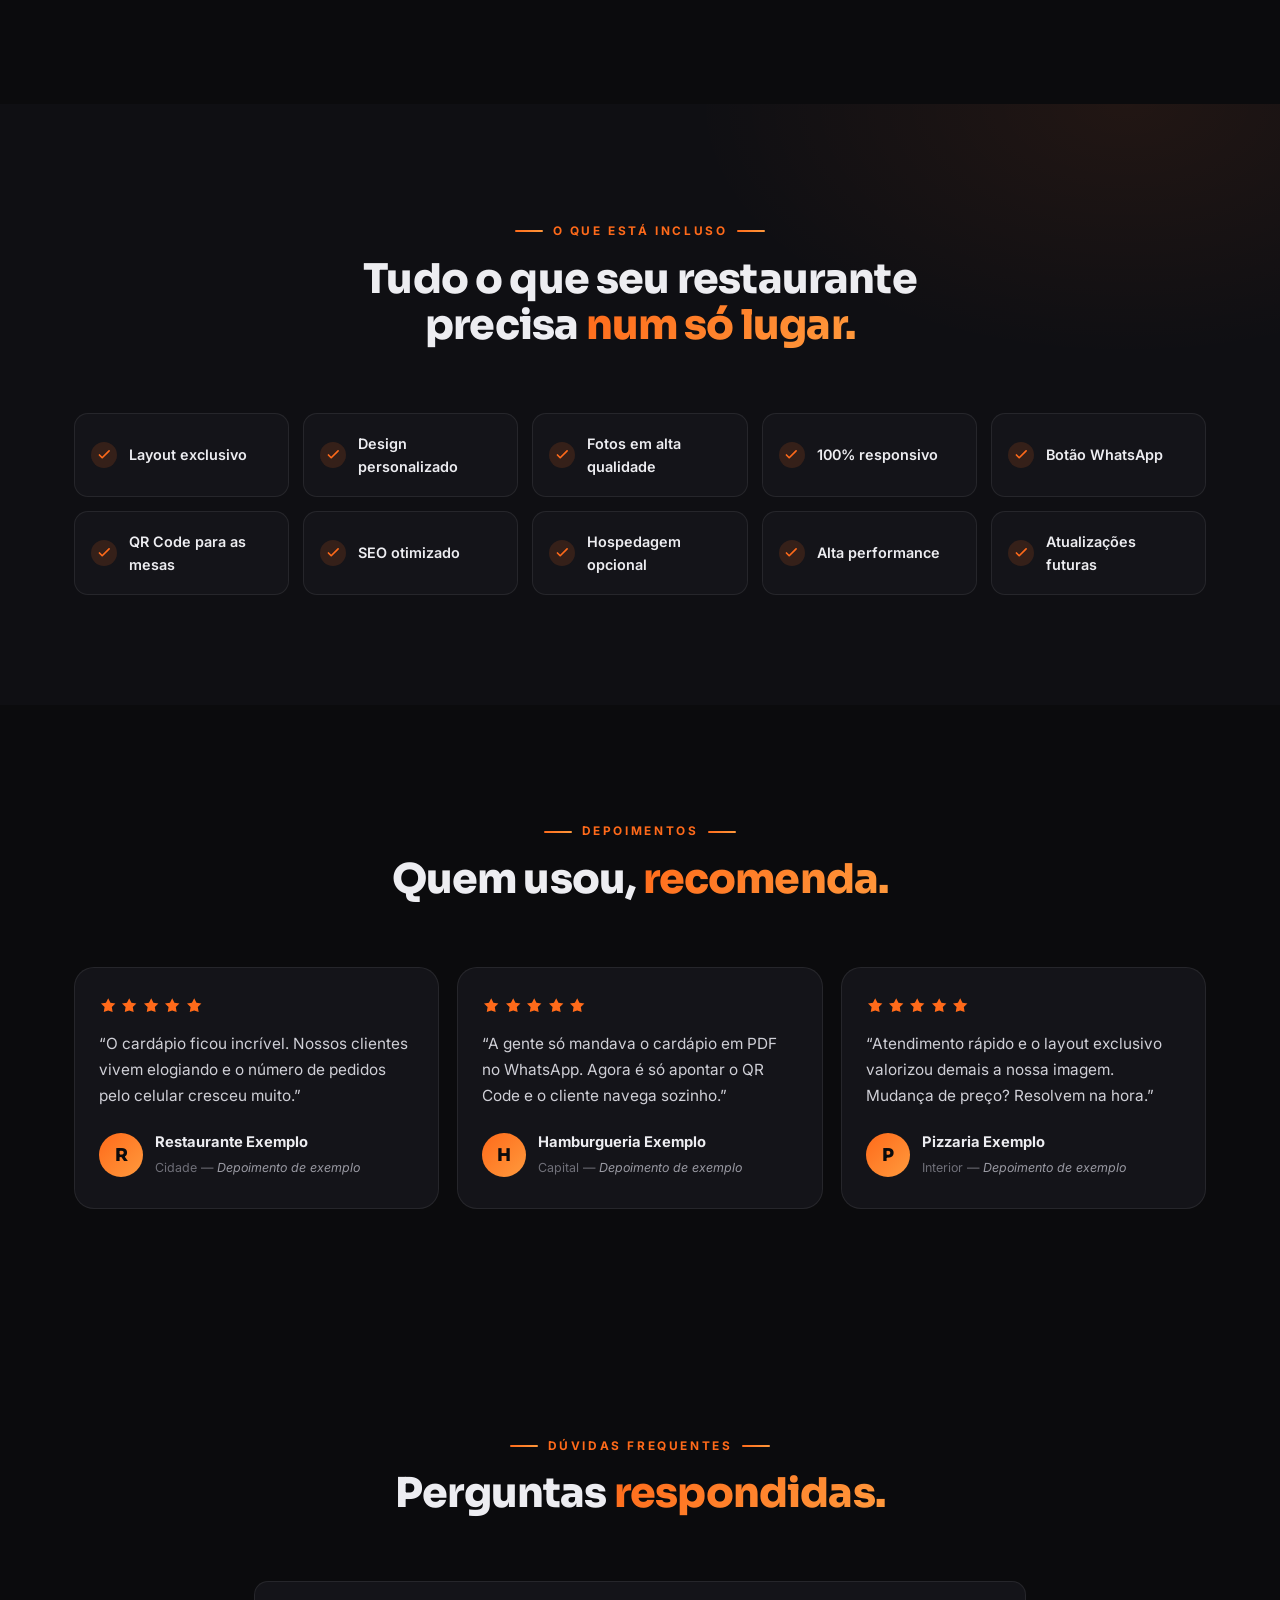
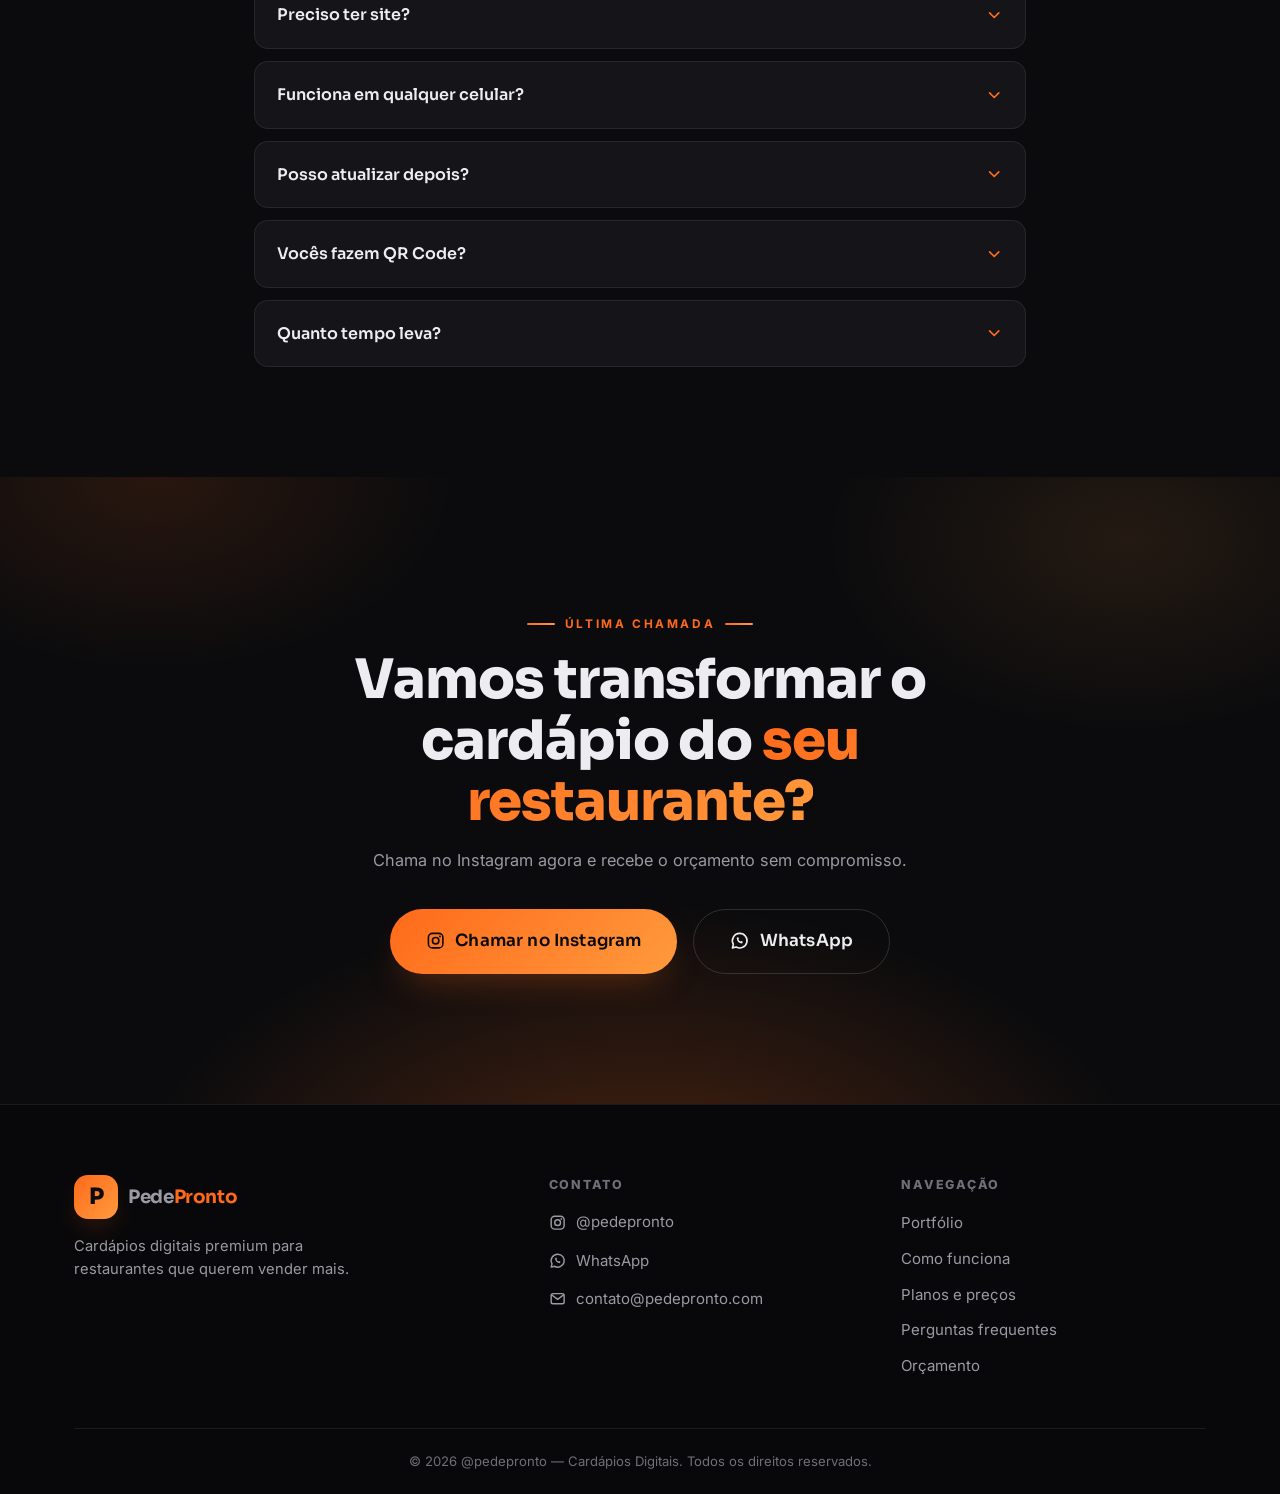
==== commit 562a9ca6: "Antes x Depois reformulado + sem estatísticas no Plano Profissional" ====
--- a/portfolio/index.html
+++ b/portfolio/index.html
@@ -167,12 +167,12 @@
       <div class="vs">
         <div class="vs-card vs-before reveal">
           <div class="vs-tag">Antes</div>
-          <h3>Apenas Instagram ou PDF</h3>
+          <h3>O cardápio que afasta cliente</h3>
           <ul>
-            <li><span class="x">✕</span> Cardápio difícil de ler e navegar</li>
-            <li><span class="x">✕</span> Fotos amadoras e desorganizadas</li>
-            <li><span class="x">✕</span> Sem QR Code para as mesas</li>
-            <li><span class="x">✕</span> Atualizações sempre atrasadas</li>
+            <li><span class="x">✕</span> PDF que não abre direito no celular</li>
+            <li><span class="x">✕</span> Fotos amadoras e pratos sem foto</li>
+            <li><span class="x">✕</span> Preço errado até reimprimir</li>
+            <li><span class="x">✕</span> Cliente desiste antes de pedir</li>
           </ul>
         </div>
         <div class="vs-arrow reveal"><svg class="ic"><use href="#i-arrow"/></svg></div>
@@ -261,7 +261,6 @@
             <li><span class="tick">✓</span> Criar promoções</li>
             <li><span class="tick">✓</span> Produtos em destaque</li>
             <li><span class="tick">✓</span> Personalização completa do cardápio</li>
-            <li><span class="tick">✓</span> Estatísticas básicas de acesso</li>
             <li><span class="tick">✓</span> Gerenciamento completo pelo restaurante</li>
             <li><span class="tick">✓</span> Suporte prioritário</li>
           </ul>
--- a/portfolio/css/style.css
+++ b/portfolio/css/style.css
@@ -544,6 +544,7 @@
   position:fixed;inset:0;z-index:150;background:rgba(5,5,7,.92);
   -webkit-backdrop-filter:blur(10px);backdrop-filter:blur(10px);
   display:none;align-items:center;justify-content:center;padding:40px 24px;
+  overflow-y:auto;
 }
 .modal.open{display:flex;animation:fadeIn .3s ease both}
 @keyframes fadeIn{from{opacity:0}to{opacity:1}}
@@ -565,7 +566,7 @@
 .modal-nav:hover{background:var(--orange);color:#0b0b0d}
 .modal-nav.prev{left:18px}.modal-nav.prev .ic{transform:rotate(90deg)}
 .modal-nav.next{right:18px}.modal-nav.next .ic{transform:rotate(-90deg)}
-.modal-body{display:flex;align-items:center;gap:48px;max-width:1080px;width:100%}
+.modal-body{display:flex;align-items:center;gap:48px;max-width:1080px;width:100%;margin:auto}
 .m-phone{
   flex:0 0 auto;width:302px;height:612px;border-radius:44px;
   background:#0a0a0c;border:1px solid rgba(255,255,255,.16);
--- a/portfolio/css/responsive.css
+++ b/portfolio/css/responsive.css
@@ -43,7 +43,15 @@
   .timeline{grid-template-columns:1fr}
   .sub-note{flex-direction:column;align-items:flex-start;gap:12px}
   .addon ul{grid-template-columns:1fr}
-  .p-table td{font-size:.86rem}
+  .pricing-summary{padding:22px 18px}
+  .p-table thead{display:none}
+  .p-table,.p-table tbody,.p-table tr,.p-table td{display:block;width:100%}
+  .p-table tr{padding:13px 0;border-bottom:1px solid var(--line)}
+  .p-table tr:last-child{border-bottom:none}
+  .p-table td{padding:3px 0;border:none}
+  .p-table td:first-child{font-size:1.02rem}
+  .p-table tr.feat td{background:none}
+  .p-table tr.feat{background:var(--orange-soft)}
   .hero-stats{gap:22px}
   .float-chip{display:none}
   .phone,.m-phone{width:272px;height:556px}
